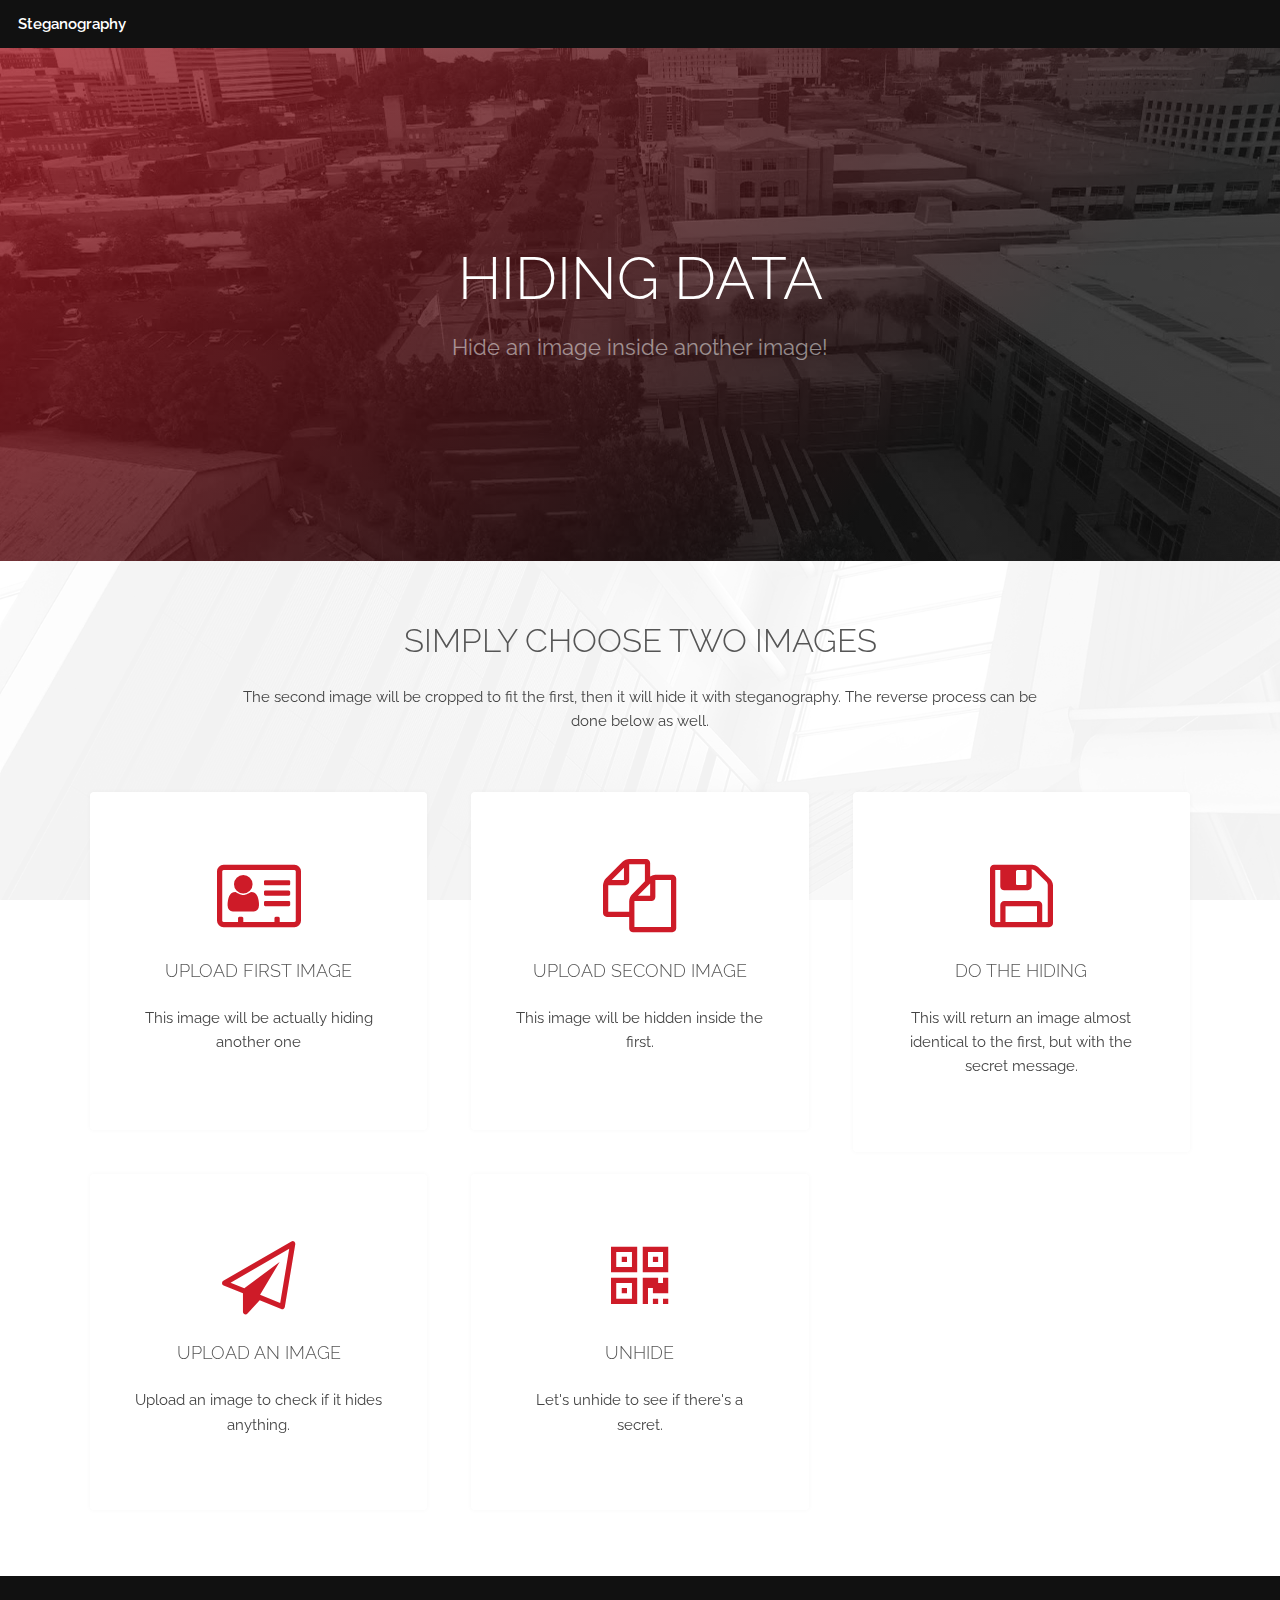
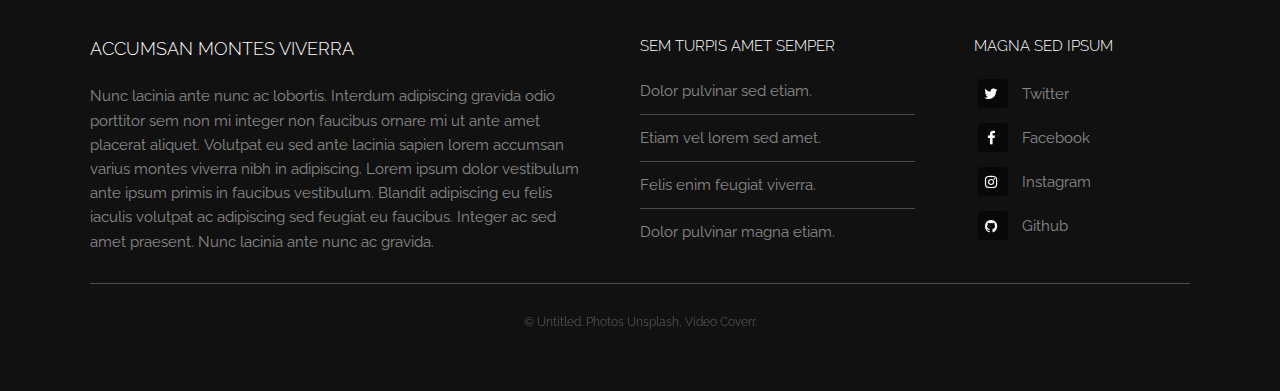
==== industrious/index.html @ 7bb49cd7 "Changed text" ====
<!DOCTYPE HTML>
<!--
	Industrious by TEMPLATED
	templated.co @templatedco
	Released for free under the Creative Commons Attribution 3.0 license (templated.co/license)
-->
<html>
	<head>
		<title>Industrious by TEMPLATED</title>
		<meta charset="utf-8" />
		<meta name="viewport" content="width=device-width, initial-scale=1, user-scalable=no" />
		<meta name="description" content="" />
		<meta name="keywords" content="" />
		<link rel="stylesheet" href="assets/css/main.css" />
	</head>
	<body class="is-preload">

		<!-- Header -->
			<header id="header">
				<a class="logo" href="index.html">Steganography</a>
				<nav>
				</nav>
			</header>

		<!-- Nav -->
			<nav id="menu">
				<ul class="links">
					<li><a href="index.html">Home</a></li>
					<li><a href="elements.html">Elements</a></li>
					<li><a href="generic.html">Generic</a></li>
				</ul>
			</nav>

		<!-- Banner -->
			<section id="banner">
				<div class="inner">
					<h1>Hiding Data</h1>
					<p>Hide an image inside another image!</p>
				</div>
				<video autoplay loop muted playsinline src="images/banner.mp4"></video>
			</section>

		<!-- Highlights -->
			<section class="wrapper">
				<div class="inner">
					<header class="special">
						<h2>Simply choose two images</h2>
						<p> The second image will be cropped to fit the first, then it will hide it with steganography.  The reverse process can be done below as well.</p>
					</header>
					<div class="highlights">
						<section>
							<div class="content">
								<header>
									<a href="#" class="icon fa-vcard-o"><span class="label">Icon</span></a>
									<h3>Upload first image</h3>
								</header>
								<p> This image will be actually hiding another one</p>
							</div>
						</section>
						<section>
							<div class="content">
								<header>
									<a href="#" class="icon fa-files-o"><span class="label">Icon</span></a>
									<h3>Upload second image</h3>
								</header>
								<p>This image will be hidden inside the first.</p>
							</div>
						</section>
						<section>
							<div class="content">
								<header>
									<a href="#" class="icon fa-floppy-o"><span class="label">Icon</span></a>
									<h3>Do the hiding</h3>
								</header>
								<p>This will return an image almost identical to the first, but with the secret message.</p>
							</div>
						</section>
						<section>
							<div class="content">
								<header>
									<a href="#" class="icon fa-paper-plane-o"><span class="label">Icon</span></a>
									<h3>Upload an image</h3>
								</header>
								<p>Upload an image to check if it hides anything.</p>
							</div>
						</section>
						<section>
							<div class="content">
								<header>
									<a href="#" class="icon fa-qrcode"><span class="label">Icon</span></a>
									<h3>Unhide</h3>
								</header>
								<p> Let's unhide to see if there's a secret.</p>
							</div>
						</section>
					</div>
				</div>
			</section>

		<!-- Footer -->
			<footer id="footer">
				<div class="inner">
					<div class="content">
						<section>
							<h3>Accumsan montes viverra</h3>
							<p>Nunc lacinia ante nunc ac lobortis. Interdum adipiscing gravida odio porttitor sem non mi integer non faucibus ornare mi ut ante amet placerat aliquet. Volutpat eu sed ante lacinia sapien lorem accumsan varius montes viverra nibh in adipiscing. Lorem ipsum dolor vestibulum ante ipsum primis in faucibus vestibulum. Blandit adipiscing eu felis iaculis volutpat ac adipiscing sed feugiat eu faucibus. Integer ac sed amet praesent. Nunc lacinia ante nunc ac gravida.</p>
						</section>
						<section>
							<h4>Sem turpis amet semper</h4>
							<ul class="alt">
								<li><a href="#">Dolor pulvinar sed etiam.</a></li>
								<li><a href="#">Etiam vel lorem sed amet.</a></li>
								<li><a href="#">Felis enim feugiat viverra.</a></li>
								<li><a href="#">Dolor pulvinar magna etiam.</a></li>
							</ul>
						</section>
						<section>
							<h4>Magna sed ipsum</h4>
							<ul class="plain">
								<li><a href="#"><i class="icon fa-twitter">&nbsp;</i>Twitter</a></li>
								<li><a href="#"><i class="icon fa-facebook">&nbsp;</i>Facebook</a></li>
								<li><a href="#"><i class="icon fa-instagram">&nbsp;</i>Instagram</a></li>
								<li><a href="#"><i class="icon fa-github">&nbsp;</i>Github</a></li>
							</ul>
						</section>
					</div>
					<div class="copyright">
						&copy; Untitled. Photos <a href="https://unsplash.co">Unsplash</a>, Video <a href="https://coverr.co">Coverr</a>.
					</div>
				</div>
			</footer>

		<!-- Scripts -->
			<script src="assets/js/jquery.min.js"></script>
			<script src="assets/js/browser.min.js"></script>
			<script src="assets/js/breakpoints.min.js"></script>
			<script src="assets/js/util.js"></script>
			<script src="assets/js/main.js"></script>

	</body>
</html>
---- industrious/assets/css/main.css ----
@import url(font-awesome.min.css);
@import url("https://fonts.googleapis.com/css?family=Raleway:200,300,400,500,600");
/*
	Industrious by TEMPLATED
	templated.co @templatedco
	Released for free under the Creative Commons Attribution 3.0 license (templated.co/license)
*/
/* Basic */
@-ms-viewport {
  width: device-width; }
body {
  -ms-overflow-style: scrollbar; }

@media screen and (max-width: 480px) {
  html, body {
    min-width: 320px; } }
html {
  box-sizing: border-box; }

*, *:before, *:after {
  box-sizing: inherit; }

body {
  background: #ffffff; }
  body.is-preload *, body.is-preload *:before, body.is-preload *:after {
    -moz-animation: none !important;
    -webkit-animation: none !important;
    -ms-animation: none !important;
    animation: none !important;
    -moz-transition: none !important;
    -webkit-transition: none !important;
    -ms-transition: none !important;
    transition: none !important; }

html, body, div, span, applet, object,
iframe, h1, h2, h3, h4, h5, h6, p, blockquote,
pre, a, abbr, acronym, address, big, cite,
code, del, dfn, em, img, ins, kbd, q, s, samp,
small, strike, strong, sub, sup, tt, var, b,
u, i, center, dl, dt, dd, ol, ul, li, fieldset,
form, label, legend, table, caption, tbody,
tfoot, thead, tr, th, td, article, aside,
canvas, details, embed, figure, figcaption,
footer, header, hgroup, menu, nav, output, ruby,
section, summary, time, mark, audio, video {
  margin: 0;
  padding: 0;
  border: 0;
  font-size: 100%;
  font: inherit;
  vertical-align: baseline; }

article, aside, details, figcaption, figure,
footer, header, hgroup, menu, nav, section {
  display: block; }

body {
  line-height: 1; }

ol, ul {
  list-style: none; }

blockquote, q {
  quotes: none; }
  blockquote:before, blockquote:after, q:before, q:after {
    content: '';
    content: none; }

table {
  border-collapse: collapse;
  border-spacing: 0; }

body {
  -webkit-text-size-adjust: none; }

mark {
  background-color: transparent;
  color: inherit; }

input::-moz-focus-inner {
  border: 0;
  padding: 0; }

input, select, textarea {
  -moz-appearance: none;
  -webkit-appearance: none;
  -ms-appearance: none;
  appearance: none; }

/* Typography */
html {
  font-size: 13pt; }
  @media screen and (max-width: 1680px) {
    html {
      font-size: 11pt; } }
  @media screen and (max-width: 980px) {
    html {
      font-size: 12pt; } }
  @media screen and (max-width: 480px) {
    html {
      font-size: 11pt; } }

body {
  background-color: #ffffff;
  color: #444444; }

body, input, select, textarea {
  font-family: "Raleway", Arial, Helvetica, sans-serif;
  font-weight: 400;
  font-size: 1rem;
  line-height: 1.65; }

a {
  -moz-transition: color 0.2s ease-in-out;
  -webkit-transition: color 0.2s ease-in-out;
  -ms-transition: color 0.2s ease-in-out;
  transition: color 0.2s ease-in-out;
  text-decoration: underline; }
  a:hover {
    text-decoration: none; }

strong, b {
  font-weight: 600; }

em, i {
  font-style: italic; }

p {
  margin: 0 0 2rem 0; }

header.special {
  text-align: center;
  margin-bottom: 4rem; }
  header.special p {
    max-width: 75%;
    margin-left: auto;
    margin-right: auto; }

h1, h2, h3, h4, h5, h6 {
  font-weight: 300;
  line-height: 1.5;
  text-transform: uppercase;
  margin: 0 0 1.5rem 0; }
  h1 a, h2 a, h3 a, h4 a, h5 a, h6 a {
    color: inherit;
    text-decoration: none; }

h1 {
  font-size: 3rem;
  line-height: 1.2; }

h2 {
  font-size: 2.25rem;
  line-height: 1.3; }

h3 {
  font-size: 1.25rem; }

h4 {
  font-size: 1rem; }

h5 {
  font-size: 0.9rem; }

h6 {
  font-size: 0.7rem; }

@media screen and (max-width: 736px) {
  h1 {
    font-size: 2.75rem;
    line-height: 1.3; }

  h2 {
    font-size: 1.75rem;
    line-height: 1.5; }

  h3 {
    font-size: 1.25rem; } }
sub {
  font-size: 0.8rem;
  position: relative;
  top: 0.5rem; }

sup {
  font-size: 0.8rem;
  position: relative;
  top: -0.5rem; }

blockquote {
  border-left: solid 0.5rem;
  font-style: italic;
  margin: 0 0 2rem 0;
  padding: 1rem 0 1rem 2rem; }

code {
  border-radius: 4px;
  border: solid 1px;
  font-family: "Courier New", monospace;
  font-size: 0.9rem;
  margin: 0 0.25rem;
  padding: 0.25rem 0.65rem; }

pre {
  -webkit-overflow-scrolling: touch;
  font-family: "Courier New", monospace;
  font-size: 0.9rem;
  margin: 0 0 2rem 0; }
  pre code {
    display: block;
    line-height: 1.75;
    padding: 1rem 1.5rem;
    overflow-x: auto; }

hr {
  border: 0;
  border-bottom: solid 1px;
  margin: 2rem 0; }
  hr.major {
    margin: 4rem 0; }

input, select, textarea {
  color: #555555; }

a {
  color: #ce1b28; }

strong, b {
  color: #555555; }

h1, h2, h3, h4, h5, h6 {
  color: #555555; }

blockquote {
  border-left-color: rgba(0, 0, 0, 0.25); }

code {
  background: rgba(0, 0, 0, 0.075);
  border-color: rgba(0, 0, 0, 0.25); }

hr {
  border-bottom-color: rgba(0, 0, 0, 0.25); }

/* Inner */
.inner {
  margin: 0 auto;
  width: 75rem;
  max-width: calc(100% - 6rem); }
  @media screen and (max-width: 480px) {
    .inner {
      max-width: calc(100% - 3rem); } }

/* Button */
input[type="submit"],
input[type="reset"],
input[type="button"],
button,
.button {
  -moz-appearance: none;
  -webkit-appearance: none;
  -ms-appearance: none;
  appearance: none;
  -moz-transition: background-color 0.2s ease-in-out, box-shadow 0.2s ease-in-out, color 0.2s ease-in-out;
  -webkit-transition: background-color 0.2s ease-in-out, box-shadow 0.2s ease-in-out, color 0.2s ease-in-out;
  -ms-transition: background-color 0.2s ease-in-out, box-shadow 0.2s ease-in-out, color 0.2s ease-in-out;
  transition: background-color 0.2s ease-in-out, box-shadow 0.2s ease-in-out, color 0.2s ease-in-out;
  border: 0;
  border-radius: 4px;
  cursor: pointer;
  display: inline-block;
  font-weight: 600;
  height: 3.25rem;
  line-height: 3.25rem;
  padding: 0 1.75rem;
  text-align: center;
  text-decoration: none;
  white-space: nowrap; }
  input[type="submit"].small,
  input[type="reset"].small,
  input[type="button"].small,
  button.small,
  .button.small {
    font-size: 0.8rem;
    height: 2.4375rem;
    line-height: 2.4375rem;
    padding: 0 1.25rem; }
  input[type="submit"].large,
  input[type="reset"].large,
  input[type="button"].large,
  button.large,
  .button.large {
    font-size: 1.35rem;
    height: 4.0625rem;
    line-height: 4.0625rem;
    padding: 0 2rem; }
  input[type="submit"].wide,
  input[type="reset"].wide,
  input[type="button"].wide,
  button.wide,
  .button.wide {
    min-width: 13rem; }
  input[type="submit"].icon:before,
  input[type="reset"].icon:before,
  input[type="button"].icon:before,
  button.icon:before,
  .button.icon:before {
    margin-right: 0.5rem; }
  input[type="submit"].fit,
  input[type="reset"].fit,
  input[type="button"].fit,
  button.fit,
  .button.fit {
    width: 100%; }
  input[type="submit"].disabled, input[type="submit"]:disabled,
  input[type="reset"].disabled,
  input[type="reset"]:disabled,
  input[type="button"].disabled,
  input[type="button"]:disabled,
  button.disabled,
  button:disabled,
  .button.disabled,
  .button:disabled {
    pointer-events: none;
    opacity: 0.25; }

input[type="submit"],
input[type="reset"],
input[type="button"],
button,
.button {
  background-color: transparent;
  box-shadow: inset 0 0 0 1px #555555;
  color: #555555 !important; }
  input[type="submit"]:hover,
  input[type="reset"]:hover,
  input[type="button"]:hover,
  button:hover,
  .button:hover {
    box-shadow: inset 0 0 0 1px #ce1b28;
    color: #ce1b28 !important; }
    input[type="submit"]:hover:active,
    input[type="reset"]:hover:active,
    input[type="button"]:hover:active,
    button:hover:active,
    .button:hover:active {
      background-color: rgba(206, 27, 40, 0.25); }
  input[type="submit"].primary,
  input[type="reset"].primary,
  input[type="button"].primary,
  button.primary,
  .button.primary {
    box-shadow: none;
    background-color: #ce1b28;
    color: #ffffff !important; }
    input[type="submit"].primary:hover,
    input[type="reset"].primary:hover,
    input[type="button"].primary:hover,
    button.primary:hover,
    .button.primary:hover {
      background-color: #e2212f;
      box-shadow: none; }
      input[type="submit"].primary:hover:active,
      input[type="reset"].primary:hover:active,
      input[type="button"].primary:hover:active,
      button.primary:hover:active,
      .button.primary:hover:active {
        background-color: #b71824; }

/* Form */
form {
  margin: 0 0 2rem 0; }

input[type="text"],
input[type="password"],
input[type="email"],
input[type="tel"],
input[type="search"],
input[type="url"],
select,
textarea {
  -moz-appearance: none;
  -webkit-appearance: none;
  -ms-appearance: none;
  appearance: none;
  border-radius: 4px;
  border: none;
  border: solid 1px;
  color: inherit;
  display: block;
  outline: 0;
  padding: 0 1rem;
  text-decoration: none;
  width: 100%; }
  input[type="text"]:invalid,
  input[type="password"]:invalid,
  input[type="email"]:invalid,
  input[type="tel"]:invalid,
  input[type="search"]:invalid,
  input[type="url"]:invalid,
  select:invalid,
  textarea:invalid {
    box-shadow: none; }

label {
  display: block;
  font-size: 1rem;
  font-weight: 600;
  margin: 0 0 1rem 0; }

input[type="text"],
input[type="password"],
input[type="email"],
input[type="tel"],
input[type="search"],
input[type="url"] {
  height: 3.25rem; }

select {
  background-size: 1.25rem;
  background-repeat: no-repeat;
  background-position: calc(100% - 1rem) center;
  height: 3.25rem;
  padding-right: 3.25rem;
  text-overflow: ellipsis; }
  select:focus::-ms-value {
    background-color: transparent; }
  select::-ms-expand {
    display: none; }

textarea {
  padding: 0.75rem 1rem; }

input[type="checkbox"],
input[type="radio"] {
  -moz-appearance: none;
  -webkit-appearance: none;
  -ms-appearance: none;
  appearance: none;
  display: block;
  float: left;
  margin-right: -2rem;
  opacity: 0;
  width: 1rem;
  z-index: -1; }
  input[type="checkbox"] + label,
  input[type="radio"] + label {
    text-decoration: none;
    cursor: pointer;
    display: inline-block;
    font-size: 1rem;
    font-weight: 400;
    padding-left: 2.825rem;
    padding-right: 0.875rem;
    position: relative; }
    input[type="checkbox"] + label:before,
    input[type="radio"] + label:before {
      -moz-osx-font-smoothing: grayscale;
      -webkit-font-smoothing: antialiased;
      font-family: FontAwesome;
      font-style: normal;
      font-weight: normal;
      text-transform: none !important; }
    input[type="checkbox"] + label:before,
    input[type="radio"] + label:before {
      border-radius: 4px;
      border: solid 1px;
      content: '';
      display: inline-block;
      height: 1.95rem;
      left: 0;
      line-height: 1.86875rem;
      position: absolute;
      text-align: center;
      top: -0.1625rem;
      width: 1.95rem; }
  input[type="checkbox"]:checked + label:before,
  input[type="radio"]:checked + label:before {
    content: '\f00c'; }

input[type="checkbox"] + label:before {
  border-radius: 4px; }

input[type="radio"] + label:before {
  border-radius: 100%; }

::-webkit-input-placeholder {
  opacity: 1.0; }

:-moz-placeholder {
  opacity: 1.0; }

::-moz-placeholder {
  opacity: 1.0; }

:-ms-input-placeholder {
  opacity: 1.0; }

label {
  color: #555555; }

input[type="text"],
input[type="password"],
input[type="email"],
input[type="tel"],
input[type="search"],
input[type="url"],
select,
textarea {
  background-color: rgba(0, 0, 0, 0.075);
  border-color: rgba(0, 0, 0, 0.25); }
  input[type="text"]:focus,
  input[type="password"]:focus,
  input[type="email"]:focus,
  input[type="tel"]:focus,
  input[type="search"]:focus,
  input[type="url"]:focus,
  select:focus,
  textarea:focus {
    border-color: #ce1b28;
    box-shadow: 0 0 0 1px #ce1b28; }

select {
  background-image: url("data:image/svg+xml;charset=utf8,%3Csvg xmlns='http://www.w3.org/2000/svg' width='40' height='40' preserveAspectRatio='none' viewBox='0 0 40 40'%3E%3Cpath d='M9.4,12.3l10.4,10.4l10.4-10.4c0.2-0.2,0.5-0.4,0.9-0.4c0.3,0,0.6,0.1,0.9,0.4l3.3,3.3c0.2,0.2,0.4,0.5,0.4,0.9 c0,0.4-0.1,0.6-0.4,0.9L20.7,31.9c-0.2,0.2-0.5,0.4-0.9,0.4c-0.3,0-0.6-0.1-0.9-0.4L4.3,17.3c-0.2-0.2-0.4-0.5-0.4-0.9 c0-0.4,0.1-0.6,0.4-0.9l3.3-3.3c0.2-0.2,0.5-0.4,0.9-0.4S9.1,12.1,9.4,12.3z' fill='rgba(0, 0, 0, 0.25)' /%3E%3C/svg%3E"); }
  select option {
    color: #444444;
    background-color: #ffffff; }

input[type="checkbox"] + label,
input[type="radio"] + label {
  color: #444444; }
  input[type="checkbox"] + label:before,
  input[type="radio"] + label:before {
    background: rgba(0, 0, 0, 0.075);
    border-color: rgba(0, 0, 0, 0.25); }
input[type="checkbox"]:checked + label:before,
input[type="radio"]:checked + label:before {
  background-color: #ce1b28;
  border-color: #ce1b28;
  color: #ffffff; }
input[type="checkbox"]:focus + label:before,
input[type="radio"]:focus + label:before {
  border-color: #ce1b28;
  box-shadow: 0 0 0 1px #ce1b28; }

::-webkit-input-placeholder {
  color: #bbbbbb !important; }

:-moz-placeholder {
  color: #bbbbbb !important; }

::-moz-placeholder {
  color: #bbbbbb !important; }

:-ms-input-placeholder {
  color: #bbbbbb !important; }

/* List */
ol {
  list-style: decimal;
  margin: 0 0 2rem 0;
  padding-left: 1.25rem; }
  ol li {
    padding-left: 0.25rem; }

ul {
  list-style: disc;
  margin: 0 0 2rem 0;
  padding-left: 1rem; }
  ul li {
    padding-left: 0.325rem; }
  ul.plain {
    list-style: none;
    padding-left: 0; }
    ul.plain li {
      margin-bottom: 1rem; }
      ul.plain li .icon {
        border-radius: 4px;
        color: #ffffff;
        display: inline-block;
        margin-right: 1rem;
        text-align: center;
        width: 2rem;
        height: 2rem;
        line-height: 2rem;
        background: rgba(0, 0, 0, 0.5); }
  ul.alt {
    list-style: none;
    padding-left: 0; }
    ul.alt li {
      border-top: solid 1px;
      padding: 0.75rem 0; }
      ul.alt li:first-child {
        border-top: 0;
        padding-top: 0; }
      ul.alt li:last-child {
        padding-bottom: 0; }

dl {
  margin: 0 0 2rem 0; }
  dl dt {
    display: block;
    font-weight: 600;
    margin: 0 0 1rem 0; }
  dl dd {
    margin-left: 1.5rem; }

ul.alt li {
  border-top-color: rgba(0, 0, 0, 0.25); }

/* Table */
.table-wrapper {
  -webkit-overflow-scrolling: touch;
  overflow-x: auto; }

table {
  margin: 0 0 2rem 0;
  width: 100%; }
  table tbody tr {
    border: solid 1px;
    border-left: 0;
    border-right: 0; }
  table td {
    padding: 0.75rem 0.75rem; }
  table th {
    font-size: 0.9rem;
    font-weight: 600;
    padding: 0 0.75rem 0.75rem 0.75rem;
    text-align: left; }
  table thead {
    border-bottom: solid 2px; }
  table tfoot {
    border-top: solid 2px; }
  table.alt {
    border-collapse: separate; }
    table.alt tbody tr td {
      border: solid 1px;
      border-left-width: 0;
      border-top-width: 0; }
      table.alt tbody tr td:first-child {
        border-left-width: 1px; }
    table.alt tbody tr:first-child td {
      border-top-width: 1px; }
    table.alt thead {
      border-bottom: 0; }
    table.alt tfoot {
      border-top: 0; }

table tbody tr {
  border-color: rgba(0, 0, 0, 0.25); }
  table tbody tr:nth-child(2n + 1) {
    background-color: rgba(0, 0, 0, 0.075); }
table th {
  color: #555555; }
table thead {
  border-bottom-color: rgba(0, 0, 0, 0.25); }
table tfoot {
  border-top-color: rgba(0, 0, 0, 0.25); }
table.alt tbody tr td {
  border-color: rgba(0, 0, 0, 0.25); }

/* Highlights */
.highlights {
  width: 100%;
  margin: 2.5rem 0;
  display: -moz-flex;
  display: -webkit-flex;
  display: -ms-flex;
  display: flex;
  -moz-flex-wrap: wrap;
  -webkit-flex-wrap: wrap;
  -ms-flex-wrap: wrap;
  flex-wrap: wrap;
  -moz-align-items: -moz-stretch;
  -webkit-align-items: -webkit-stretch;
  -ms-align-items: -ms-stretch;
  align-items: stretch; }
  .highlights > * {
    -moz-flex-shrink: 1;
    -webkit-flex-shrink: 1;
    -ms-flex-shrink: 1;
    flex-shrink: 1;
    -moz-flex-grow: 0;
    -webkit-flex-grow: 0;
    -ms-flex-grow: 0;
    flex-grow: 0; }
  .highlights > * {
    width: 33.3333333333%; }
  .highlights > * {
    padding: 1.5rem;
    width: calc(33.3333333333% + 1rem); }
  .highlights > :nth-child(-n + 3) {
    padding-top: 0; }
  .highlights > :nth-last-child(-n + 3) {
    padding-bottom: 0; }
  .highlights > :nth-child(3n + 1) {
    padding-left: 0; }
  .highlights > :nth-child(3n) {
    padding-right: 0; }
  .highlights > :nth-child(3n + 1),
  .highlights > :nth-child(3n) {
    width: calc(33.3333333333% + -0.5rem); }
  .highlights .content {
    border-radius: 4px;
    height: 100%;
    padding: 3rem;
    text-align: center; }
    .highlights .content .icon {
      font-size: 5rem; }
  .highlights > div > :last-child {
    margin-bottom: 0; }
  @media screen and (max-width: 980px) {
    .highlights > * {
      width: 50%; }
    .highlights > * {
      padding: 1rem;
      width: calc(33.3333333333% + 0.6666666667rem); }
    .highlights > :nth-child(-n + 3) {
      padding-top: 1rem; }
    .highlights > :nth-last-child(-n + 3) {
      padding-bottom: 1rem; }
    .highlights > :nth-child(3n + 1) {
      padding-left: 1rem; }
    .highlights > :nth-child(3n) {
      padding-right: 1rem; }
    .highlights > :nth-child(3n + 1),
    .highlights > :nth-child(3n) {
      padding: 1rem;
      width: calc(50% + 1rem); }
    .highlights > * {
      padding: 1rem;
      width: calc(50% + 1rem); }
    .highlights > :nth-child(-n + 2) {
      padding-top: 0; }
    .highlights > :nth-last-child(-n + 2) {
      padding-bottom: 0; }
    .highlights > :nth-child(2n + 1) {
      padding-left: 0; }
    .highlights > :nth-child(2n) {
      padding-right: 0; }
    .highlights > :nth-child(2n + 1),
    .highlights > :nth-child(2n) {
      width: calc(50% + 0rem); }
    .highlights .content {
      padding: 2rem; } }
  @media screen and (max-width: 736px) {
    .highlights > * {
      width: 100%; }
    .highlights > * {
      padding: 1rem;
      width: calc(33.3333333333% + 0.6666666667rem); }
    .highlights > :nth-child(-n + 3) {
      padding-top: 1rem; }
    .highlights > :nth-last-child(-n + 3) {
      padding-bottom: 1rem; }
    .highlights > :nth-child(3n + 1) {
      padding-left: 1rem; }
    .highlights > :nth-child(3n) {
      padding-right: 1rem; }
    .highlights > :nth-child(3n + 1),
    .highlights > :nth-child(3n) {
      padding: 1rem;
      width: calc(100% + 2rem); }
    .highlights > * {
      padding: 1rem;
      width: calc(50% + 1rem); }
    .highlights > :nth-child(-n + 2) {
      padding-top: 1rem; }
    .highlights > :nth-last-child(-n + 2) {
      padding-bottom: 1rem; }
    .highlights > :nth-child(2n + 1) {
      padding-left: 1rem; }
    .highlights > :nth-child(2n) {
      padding-right: 1rem; }
    .highlights > :nth-child(2n + 1),
    .highlights > :nth-child(2n) {
      padding: 1rem;
      width: calc(100% + 2rem); }
    .highlights > * {
      padding: 1rem;
      width: calc(100% + 2rem); }
    .highlights > :nth-child(-n + 1) {
      padding-top: 0; }
    .highlights > :nth-last-child(-n + 1) {
      padding-bottom: 0; }
    .highlights > :nth-child(1n + 1) {
      padding-left: 0; }
    .highlights > :nth-child(1n) {
      padding-right: 0; }
    .highlights > :nth-child(1n + 1),
    .highlights > :nth-child(1n) {
      width: calc(100% + 1rem); } }

.highlights .content {
  background: #ffffff;
  box-shadow: 0px 0px 4px 1px rgba(0, 0, 0, 0.025); }

/* Testimonials */
.testimonials {
  margin: 2.5rem 0;
  width: 100%;
  display: -moz-flex;
  display: -webkit-flex;
  display: -ms-flex;
  display: flex;
  -moz-flex-wrap: wrap;
  -webkit-flex-wrap: wrap;
  -ms-flex-wrap: wrap;
  flex-wrap: wrap;
  -moz-align-items: -moz-stretch;
  -webkit-align-items: -webkit-stretch;
  -ms-align-items: -ms-stretch;
  align-items: stretch; }
  .testimonials > * {
    -moz-flex-shrink: 1;
    -webkit-flex-shrink: 1;
    -ms-flex-shrink: 1;
    flex-shrink: 1;
    -moz-flex-grow: 0;
    -webkit-flex-grow: 0;
    -ms-flex-grow: 0;
    flex-grow: 0; }
  .testimonials > * {
    width: 33.3333333333%; }
  .testimonials > * {
    padding: 1.5rem;
    width: calc(33.3333333333% + 1rem); }
  .testimonials > :nth-child(-n + 3) {
    padding-top: 0; }
  .testimonials > :nth-last-child(-n + 3) {
    padding-bottom: 0; }
  .testimonials > :nth-child(3n + 1) {
    padding-left: 0; }
  .testimonials > :nth-child(3n) {
    padding-right: 0; }
  .testimonials > :nth-child(3n + 1),
  .testimonials > :nth-child(3n) {
    width: calc(33.3333333333% + -0.5rem); }
  .testimonials .content {
    border-radius: 4px;
    height: 100%;
    padding: 3rem; }
    .testimonials .content .author {
      display: -moz-flex;
      display: -webkit-flex;
      display: -ms-flex;
      display: flex;
      -moz-align-items: center;
      -webkit-align-items: center;
      -ms-align-items: center;
      align-items: center; }
      .testimonials .content .author blockquote {
        margin: 0; }
      .testimonials .content .author .image {
        margin-right: 2rem;
        width: 20%; }
        .testimonials .content .author .image img {
          border-radius: 100%;
          max-width: 100%; }
    .testimonials .content .credit {
      font-size: 0.75rem; }
    .testimonials .content p:last-child {
      margin: 0; }
  .testimonials > div > :last-child {
    margin-bottom: 0; }
  @media screen and (max-width: 980px) {
    .testimonials > * {
      width: 50%; }
    .testimonials > * {
      padding: 1rem;
      width: calc(33.3333333333% + 0.6666666667rem); }
    .testimonials > :nth-child(-n + 3) {
      padding-top: 1rem; }
    .testimonials > :nth-last-child(-n + 3) {
      padding-bottom: 1rem; }
    .testimonials > :nth-child(3n + 1) {
      padding-left: 1rem; }
    .testimonials > :nth-child(3n) {
      padding-right: 1rem; }
    .testimonials > :nth-child(3n + 1),
    .testimonials > :nth-child(3n) {
      padding: 1rem;
      width: calc(50% + 1rem); }
    .testimonials > * {
      padding: 1rem;
      width: calc(50% + 1rem); }
    .testimonials > :nth-child(-n + 2) {
      padding-top: 0; }
    .testimonials > :nth-last-child(-n + 2) {
      padding-bottom: 0; }
    .testimonials > :nth-child(2n + 1) {
      padding-left: 0; }
    .testimonials > :nth-child(2n) {
      padding-right: 0; }
    .testimonials > :nth-child(2n + 1),
    .testimonials > :nth-child(2n) {
      width: calc(50% + 0rem); }
    .testimonials .content {
      padding: 2rem; } }
  @media screen and (max-width: 736px) {
    .testimonials > * {
      width: 100%; }
    .testimonials > * {
      padding: 1rem;
      width: calc(33.3333333333% + 0.6666666667rem); }
    .testimonials > :nth-child(-n + 3) {
      padding-top: 1rem; }
    .testimonials > :nth-last-child(-n + 3) {
      padding-bottom: 1rem; }
    .testimonials > :nth-child(3n + 1) {
      padding-left: 1rem; }
    .testimonials > :nth-child(3n) {
      padding-right: 1rem; }
    .testimonials > :nth-child(3n + 1),
    .testimonials > :nth-child(3n) {
      padding: 1rem;
      width: calc(100% + 2rem); }
    .testimonials > * {
      padding: 1rem;
      width: calc(50% + 1rem); }
    .testimonials > :nth-child(-n + 2) {
      padding-top: 1rem; }
    .testimonials > :nth-last-child(-n + 2) {
      padding-bottom: 1rem; }
    .testimonials > :nth-child(2n + 1) {
      padding-left: 1rem; }
    .testimonials > :nth-child(2n) {
      padding-right: 1rem; }
    .testimonials > :nth-child(2n + 1),
    .testimonials > :nth-child(2n) {
      padding: 1rem;
      width: calc(100% + 2rem); }
    .testimonials > * {
      padding: 1rem;
      width: calc(100% + 2rem); }
    .testimonials > :nth-child(-n + 1) {
      padding-top: 0; }
    .testimonials > :nth-last-child(-n + 1) {
      padding-bottom: 0; }
    .testimonials > :nth-child(1n + 1) {
      padding-left: 0; }
    .testimonials > :nth-child(1n) {
      padding-right: 0; }
    .testimonials > :nth-child(1n + 1),
    .testimonials > :nth-child(1n) {
      width: calc(100% + 1rem); } }

.testimonials .content {
  background: #ffffff;
  box-shadow: 0px 0px 4px 1px rgba(0, 0, 0, 0.025); }
  .testimonials .content .credit strong {
    color: #ce1b28; }

/* Actions */
ul.actions {
  display: -moz-flex;
  display: -webkit-flex;
  display: -ms-flex;
  display: flex;
  cursor: default;
  list-style: none;
  margin-left: -1rem;
  padding-left: 0; }
  ul.actions li {
    padding: 0 0 0 1rem;
    vertical-align: middle; }
  ul.actions.special {
    -moz-justify-content: center;
    -webkit-justify-content: center;
    -ms-justify-content: center;
    justify-content: center;
    width: calc(100% + 1rem); }
  ul.actions.stacked {
    -moz-flex-direction: column;
    -webkit-flex-direction: column;
    -ms-flex-direction: column;
    flex-direction: column;
    margin-left: 0; }
    ul.actions.stacked li {
      padding: 1.3rem 0 0 0; }
      ul.actions.stacked li:first-child {
        padding-top: 0; }
  ul.actions.fit {
    width: calc(100% + 1rem); }
    ul.actions.fit li {
      -moz-flex-grow: 1;
      -webkit-flex-grow: 1;
      -ms-flex-grow: 1;
      flex-grow: 1;
      -moz-flex-shrink: 1;
      -webkit-flex-shrink: 1;
      -ms-flex-shrink: 1;
      flex-shrink: 1;
      width: 100%; }
      ul.actions.fit li > * {
        width: 100%; }
    ul.actions.fit.stacked {
      width: 100%; }
  @media screen and (max-width: 480px) {
    ul.actions:not(.fixed) {
      -moz-flex-direction: column;
      -webkit-flex-direction: column;
      -ms-flex-direction: column;
      flex-direction: column;
      margin-left: 0;
      width: 100% !important; }
      ul.actions:not(.fixed) li {
        -moz-flex-grow: 1;
        -webkit-flex-grow: 1;
        -ms-flex-grow: 1;
        flex-grow: 1;
        -moz-flex-shrink: 1;
        -webkit-flex-shrink: 1;
        -ms-flex-shrink: 1;
        flex-shrink: 1;
        padding: 1rem 0 0 0;
        text-align: center;
        width: 100%; }
        ul.actions:not(.fixed) li > * {
          width: 100%; }
        ul.actions:not(.fixed) li:first-child {
          padding-top: 0; }
        ul.actions:not(.fixed) li input[type="submit"],
        ul.actions:not(.fixed) li input[type="reset"],
        ul.actions:not(.fixed) li input[type="button"],
        ul.actions:not(.fixed) li button,
        ul.actions:not(.fixed) li .button {
          width: 100%; }
          ul.actions:not(.fixed) li input[type="submit"].icon:before,
          ul.actions:not(.fixed) li input[type="reset"].icon:before,
          ul.actions:not(.fixed) li input[type="button"].icon:before,
          ul.actions:not(.fixed) li button.icon:before,
          ul.actions:not(.fixed) li .button.icon:before {
            margin-left: -0.5rem; } }

/* Grid */
.row {
  display: flex;
  flex-wrap: wrap;
  box-sizing: border-box; }
  .row > * {
    box-sizing: border-box; }
  .row.gtr-uniform > * > :last-child {
    margin-bottom: 0; }

.row > .imp {
  order: -1; }
.row > .col-1 {
  width: 8.3333333333%; }
.row > .off-1 {
  margin-left: 8.3333333333%; }
.row > .col-2 {
  width: 16.6666666667%; }
.row > .off-2 {
  margin-left: 16.6666666667%; }
.row > .col-3 {
  width: 25%; }
.row > .off-3 {
  margin-left: 25%; }
.row > .col-4 {
  width: 33.3333333333%; }
.row > .off-4 {
  margin-left: 33.3333333333%; }
.row > .col-5 {
  width: 41.6666666667%; }
.row > .off-5 {
  margin-left: 41.6666666667%; }
.row > .col-6 {
  width: 50%; }
.row > .off-6 {
  margin-left: 50%; }
.row > .col-7 {
  width: 58.3333333333%; }
.row > .off-7 {
  margin-left: 58.3333333333%; }
.row > .col-8 {
  width: 66.6666666667%; }
.row > .off-8 {
  margin-left: 66.6666666667%; }
.row > .col-9 {
  width: 75%; }
.row > .off-9 {
  margin-left: 75%; }
.row > .col-10 {
  width: 83.3333333333%; }
.row > .off-10 {
  margin-left: 83.3333333333%; }
.row > .col-11 {
  width: 91.6666666667%; }
.row > .off-11 {
  margin-left: 91.6666666667%; }
.row > .col-12 {
  width: 100%; }
.row > .off-12 {
  margin-left: 100%; }
.row.gtr-0 {
  margin-top: 0;
  margin-left: 0rem; }
  .row.gtr-0 > * {
    padding: 0 0 0 0rem; }
  .row.gtr-0.gtr-uniform {
    margin-top: 0rem; }
    .row.gtr-0.gtr-uniform > * {
      padding-top: 0rem; }
.row.gtr-25 {
  margin-top: 0;
  margin-left: -0.75rem; }
  .row.gtr-25 > * {
    padding: 0 0 0 0.75rem; }
  .row.gtr-25.gtr-uniform {
    margin-top: -0.75rem; }
    .row.gtr-25.gtr-uniform > * {
      padding-top: 0.75rem; }
.row.gtr-50 {
  margin-top: 0;
  margin-left: -1.5rem; }
  .row.gtr-50 > * {
    padding: 0 0 0 1.5rem; }
  .row.gtr-50.gtr-uniform {
    margin-top: -1.5rem; }
    .row.gtr-50.gtr-uniform > * {
      padding-top: 1.5rem; }
.row {
  margin-top: 0;
  margin-left: -3rem; }
  .row > * {
    padding: 0 0 0 3rem; }
  .row.gtr-uniform {
    margin-top: -3rem; }
    .row.gtr-uniform > * {
      padding-top: 3rem; }
.row.gtr-150 {
  margin-top: 0;
  margin-left: -4.5rem; }
  .row.gtr-150 > * {
    padding: 0 0 0 4.5rem; }
  .row.gtr-150.gtr-uniform {
    margin-top: -4.5rem; }
    .row.gtr-150.gtr-uniform > * {
      padding-top: 4.5rem; }
.row.gtr-200 {
  margin-top: 0;
  margin-left: -6rem; }
  .row.gtr-200 > * {
    padding: 0 0 0 6rem; }
  .row.gtr-200.gtr-uniform {
    margin-top: -6rem; }
    .row.gtr-200.gtr-uniform > * {
      padding-top: 6rem; }

@media screen and (max-width: 1680px) {
  .row {
    display: flex;
    flex-wrap: wrap;
    box-sizing: border-box; }
    .row > * {
      box-sizing: border-box; }
    .row.gtr-uniform > * > :last-child {
      margin-bottom: 0; }

  .row > .imp-xlarge {
    order: -1; }
  .row > .col-1-xlarge {
    width: 8.3333333333%; }
  .row > .off-1-xlarge {
    margin-left: 8.3333333333%; }
  .row > .col-2-xlarge {
    width: 16.6666666667%; }
  .row > .off-2-xlarge {
    margin-left: 16.6666666667%; }
  .row > .col-3-xlarge {
    width: 25%; }
  .row > .off-3-xlarge {
    margin-left: 25%; }
  .row > .col-4-xlarge {
    width: 33.3333333333%; }
  .row > .off-4-xlarge {
    margin-left: 33.3333333333%; }
  .row > .col-5-xlarge {
    width: 41.6666666667%; }
  .row > .off-5-xlarge {
    margin-left: 41.6666666667%; }
  .row > .col-6-xlarge {
    width: 50%; }
  .row > .off-6-xlarge {
    margin-left: 50%; }
  .row > .col-7-xlarge {
    width: 58.3333333333%; }
  .row > .off-7-xlarge {
    margin-left: 58.3333333333%; }
  .row > .col-8-xlarge {
    width: 66.6666666667%; }
  .row > .off-8-xlarge {
    margin-left: 66.6666666667%; }
  .row > .col-9-xlarge {
    width: 75%; }
  .row > .off-9-xlarge {
    margin-left: 75%; }
  .row > .col-10-xlarge {
    width: 83.3333333333%; }
  .row > .off-10-xlarge {
    margin-left: 83.3333333333%; }
  .row > .col-11-xlarge {
    width: 91.6666666667%; }
  .row > .off-11-xlarge {
    margin-left: 91.6666666667%; }
  .row > .col-12-xlarge {
    width: 100%; }
  .row > .off-12-xlarge {
    margin-left: 100%; }
  .row.gtr-0 {
    margin-top: 0;
    margin-left: 0rem; }
    .row.gtr-0 > * {
      padding: 0 0 0 0rem; }
    .row.gtr-0.gtr-uniform {
      margin-top: 0rem; }
      .row.gtr-0.gtr-uniform > * {
        padding-top: 0rem; }
  .row.gtr-25 {
    margin-top: 0;
    margin-left: -0.75rem; }
    .row.gtr-25 > * {
      padding: 0 0 0 0.75rem; }
    .row.gtr-25.gtr-uniform {
      margin-top: -0.75rem; }
      .row.gtr-25.gtr-uniform > * {
        padding-top: 0.75rem; }
  .row.gtr-50 {
    margin-top: 0;
    margin-left: -1.5rem; }
    .row.gtr-50 > * {
      padding: 0 0 0 1.5rem; }
    .row.gtr-50.gtr-uniform {
      margin-top: -1.5rem; }
      .row.gtr-50.gtr-uniform > * {
        padding-top: 1.5rem; }
  .row {
    margin-top: 0;
    margin-left: -3rem; }
    .row > * {
      padding: 0 0 0 3rem; }
    .row.gtr-uniform {
      margin-top: -3rem; }
      .row.gtr-uniform > * {
        padding-top: 3rem; }
  .row.gtr-150 {
    margin-top: 0;
    margin-left: -4.5rem; }
    .row.gtr-150 > * {
      padding: 0 0 0 4.5rem; }
    .row.gtr-150.gtr-uniform {
      margin-top: -4.5rem; }
      .row.gtr-150.gtr-uniform > * {
        padding-top: 4.5rem; }
  .row.gtr-200 {
    margin-top: 0;
    margin-left: -6rem; }
    .row.gtr-200 > * {
      padding: 0 0 0 6rem; }
    .row.gtr-200.gtr-uniform {
      margin-top: -6rem; }
      .row.gtr-200.gtr-uniform > * {
        padding-top: 6rem; } }
@media screen and (max-width: 1280px) {
  .row {
    display: flex;
    flex-wrap: wrap;
    box-sizing: border-box; }
    .row > * {
      box-sizing: border-box; }
    .row.gtr-uniform > * > :last-child {
      margin-bottom: 0; }

  .row > .imp-large {
    order: -1; }
  .row > .col-1-large {
    width: 8.3333333333%; }
  .row > .off-1-large {
    margin-left: 8.3333333333%; }
  .row > .col-2-large {
    width: 16.6666666667%; }
  .row > .off-2-large {
    margin-left: 16.6666666667%; }
  .row > .col-3-large {
    width: 25%; }
  .row > .off-3-large {
    margin-left: 25%; }
  .row > .col-4-large {
    width: 33.3333333333%; }
  .row > .off-4-large {
    margin-left: 33.3333333333%; }
  .row > .col-5-large {
    width: 41.6666666667%; }
  .row > .off-5-large {
    margin-left: 41.6666666667%; }
  .row > .col-6-large {
    width: 50%; }
  .row > .off-6-large {
    margin-left: 50%; }
  .row > .col-7-large {
    width: 58.3333333333%; }
  .row > .off-7-large {
    margin-left: 58.3333333333%; }
  .row > .col-8-large {
    width: 66.6666666667%; }
  .row > .off-8-large {
    margin-left: 66.6666666667%; }
  .row > .col-9-large {
    width: 75%; }
  .row > .off-9-large {
    margin-left: 75%; }
  .row > .col-10-large {
    width: 83.3333333333%; }
  .row > .off-10-large {
    margin-left: 83.3333333333%; }
  .row > .col-11-large {
    width: 91.6666666667%; }
  .row > .off-11-large {
    margin-left: 91.6666666667%; }
  .row > .col-12-large {
    width: 100%; }
  .row > .off-12-large {
    margin-left: 100%; }
  .row.gtr-0 {
    margin-top: 0;
    margin-left: 0rem; }
    .row.gtr-0 > * {
      padding: 0 0 0 0rem; }
    .row.gtr-0.gtr-uniform {
      margin-top: 0rem; }
      .row.gtr-0.gtr-uniform > * {
        padding-top: 0rem; }
  .row.gtr-25 {
    margin-top: 0;
    margin-left: -0.375rem; }
    .row.gtr-25 > * {
      padding: 0 0 0 0.375rem; }
    .row.gtr-25.gtr-uniform {
      margin-top: -0.375rem; }
      .row.gtr-25.gtr-uniform > * {
        padding-top: 0.375rem; }
  .row.gtr-50 {
    margin-top: 0;
    margin-left: -0.75rem; }
    .row.gtr-50 > * {
      padding: 0 0 0 0.75rem; }
    .row.gtr-50.gtr-uniform {
      margin-top: -0.75rem; }
      .row.gtr-50.gtr-uniform > * {
        padding-top: 0.75rem; }
  .row {
    margin-top: 0;
    margin-left: -1.5rem; }
    .row > * {
      padding: 0 0 0 1.5rem; }
    .row.gtr-uniform {
      margin-top: -1.5rem; }
      .row.gtr-uniform > * {
        padding-top: 1.5rem; }
  .row.gtr-150 {
    margin-top: 0;
    margin-left: -2.25rem; }
    .row.gtr-150 > * {
      padding: 0 0 0 2.25rem; }
    .row.gtr-150.gtr-uniform {
      margin-top: -2.25rem; }
      .row.gtr-150.gtr-uniform > * {
        padding-top: 2.25rem; }
  .row.gtr-200 {
    margin-top: 0;
    margin-left: -3rem; }
    .row.gtr-200 > * {
      padding: 0 0 0 3rem; }
    .row.gtr-200.gtr-uniform {
      margin-top: -3rem; }
      .row.gtr-200.gtr-uniform > * {
        padding-top: 3rem; } }
@media screen and (max-width: 980px) {
  .row {
    display: flex;
    flex-wrap: wrap;
    box-sizing: border-box; }
    .row > * {
      box-sizing: border-box; }
    .row.gtr-uniform > * > :last-child {
      margin-bottom: 0; }

  .row > .imp-medium {
    order: -1; }
  .row > .col-1-medium {
    width: 8.3333333333%; }
  .row > .off-1-medium {
    margin-left: 8.3333333333%; }
  .row > .col-2-medium {
    width: 16.6666666667%; }
  .row > .off-2-medium {
    margin-left: 16.6666666667%; }
  .row > .col-3-medium {
    width: 25%; }
  .row > .off-3-medium {
    margin-left: 25%; }
  .row > .col-4-medium {
    width: 33.3333333333%; }
  .row > .off-4-medium {
    margin-left: 33.3333333333%; }
  .row > .col-5-medium {
    width: 41.6666666667%; }
  .row > .off-5-medium {
    margin-left: 41.6666666667%; }
  .row > .col-6-medium {
    width: 50%; }
  .row > .off-6-medium {
    margin-left: 50%; }
  .row > .col-7-medium {
    width: 58.3333333333%; }
  .row > .off-7-medium {
    margin-left: 58.3333333333%; }
  .row > .col-8-medium {
    width: 66.6666666667%; }
  .row > .off-8-medium {
    margin-left: 66.6666666667%; }
  .row > .col-9-medium {
    width: 75%; }
  .row > .off-9-medium {
    margin-left: 75%; }
  .row > .col-10-medium {
    width: 83.3333333333%; }
  .row > .off-10-medium {
    margin-left: 83.3333333333%; }
  .row > .col-11-medium {
    width: 91.6666666667%; }
  .row > .off-11-medium {
    margin-left: 91.6666666667%; }
  .row > .col-12-medium {
    width: 100%; }
  .row > .off-12-medium {
    margin-left: 100%; }
  .row.gtr-0 {
    margin-top: 0;
    margin-left: 0rem; }
    .row.gtr-0 > * {
      padding: 0 0 0 0rem; }
    .row.gtr-0.gtr-uniform {
      margin-top: 0rem; }
      .row.gtr-0.gtr-uniform > * {
        padding-top: 0rem; }
  .row.gtr-25 {
    margin-top: 0;
    margin-left: -0.375rem; }
    .row.gtr-25 > * {
      padding: 0 0 0 0.375rem; }
    .row.gtr-25.gtr-uniform {
      margin-top: -0.375rem; }
      .row.gtr-25.gtr-uniform > * {
        padding-top: 0.375rem; }
  .row.gtr-50 {
    margin-top: 0;
    margin-left: -0.75rem; }
    .row.gtr-50 > * {
      padding: 0 0 0 0.75rem; }
    .row.gtr-50.gtr-uniform {
      margin-top: -0.75rem; }
      .row.gtr-50.gtr-uniform > * {
        padding-top: 0.75rem; }
  .row {
    margin-top: 0;
    margin-left: -1.5rem; }
    .row > * {
      padding: 0 0 0 1.5rem; }
    .row.gtr-uniform {
      margin-top: -1.5rem; }
      .row.gtr-uniform > * {
        padding-top: 1.5rem; }
  .row.gtr-150 {
    margin-top: 0;
    margin-left: -2.25rem; }
    .row.gtr-150 > * {
      padding: 0 0 0 2.25rem; }
    .row.gtr-150.gtr-uniform {
      margin-top: -2.25rem; }
      .row.gtr-150.gtr-uniform > * {
        padding-top: 2.25rem; }
  .row.gtr-200 {
    margin-top: 0;
    margin-left: -3rem; }
    .row.gtr-200 > * {
      padding: 0 0 0 3rem; }
    .row.gtr-200.gtr-uniform {
      margin-top: -3rem; }
      .row.gtr-200.gtr-uniform > * {
        padding-top: 3rem; } }
@media screen and (max-width: 736px) {
  .row {
    display: flex;
    flex-wrap: wrap;
    box-sizing: border-box; }
    .row > * {
      box-sizing: border-box; }
    .row.gtr-uniform > * > :last-child {
      margin-bottom: 0; }

  .row > .imp-small {
    order: -1; }
  .row > .col-1-small {
    width: 8.3333333333%; }
  .row > .off-1-small {
    margin-left: 8.3333333333%; }
  .row > .col-2-small {
    width: 16.6666666667%; }
  .row > .off-2-small {
    margin-left: 16.6666666667%; }
  .row > .col-3-small {
    width: 25%; }
  .row > .off-3-small {
    margin-left: 25%; }
  .row > .col-4-small {
    width: 33.3333333333%; }
  .row > .off-4-small {
    margin-left: 33.3333333333%; }
  .row > .col-5-small {
    width: 41.6666666667%; }
  .row > .off-5-small {
    margin-left: 41.6666666667%; }
  .row > .col-6-small {
    width: 50%; }
  .row > .off-6-small {
    margin-left: 50%; }
  .row > .col-7-small {
    width: 58.3333333333%; }
  .row > .off-7-small {
    margin-left: 58.3333333333%; }
  .row > .col-8-small {
    width: 66.6666666667%; }
  .row > .off-8-small {
    margin-left: 66.6666666667%; }
  .row > .col-9-small {
    width: 75%; }
  .row > .off-9-small {
    margin-left: 75%; }
  .row > .col-10-small {
    width: 83.3333333333%; }
  .row > .off-10-small {
    margin-left: 83.3333333333%; }
  .row > .col-11-small {
    width: 91.6666666667%; }
  .row > .off-11-small {
    margin-left: 91.6666666667%; }
  .row > .col-12-small {
    width: 100%; }
  .row > .off-12-small {
    margin-left: 100%; }
  .row.gtr-0 {
    margin-top: 0;
    margin-left: 0rem; }
    .row.gtr-0 > * {
      padding: 0 0 0 0rem; }
    .row.gtr-0.gtr-uniform {
      margin-top: 0rem; }
      .row.gtr-0.gtr-uniform > * {
        padding-top: 0rem; }
  .row.gtr-25 {
    margin-top: 0;
    margin-left: -0.3125rem; }
    .row.gtr-25 > * {
      padding: 0 0 0 0.3125rem; }
    .row.gtr-25.gtr-uniform {
      margin-top: -0.3125rem; }
      .row.gtr-25.gtr-uniform > * {
        padding-top: 0.3125rem; }
  .row.gtr-50 {
    margin-top: 0;
    margin-left: -0.625rem; }
    .row.gtr-50 > * {
      padding: 0 0 0 0.625rem; }
    .row.gtr-50.gtr-uniform {
      margin-top: -0.625rem; }
      .row.gtr-50.gtr-uniform > * {
        padding-top: 0.625rem; }
  .row {
    margin-top: 0;
    margin-left: -1.25rem; }
    .row > * {
      padding: 0 0 0 1.25rem; }
    .row.gtr-uniform {
      margin-top: -1.25rem; }
      .row.gtr-uniform > * {
        padding-top: 1.25rem; }
  .row.gtr-150 {
    margin-top: 0;
    margin-left: -1.875rem; }
    .row.gtr-150 > * {
      padding: 0 0 0 1.875rem; }
    .row.gtr-150.gtr-uniform {
      margin-top: -1.875rem; }
      .row.gtr-150.gtr-uniform > * {
        padding-top: 1.875rem; }
  .row.gtr-200 {
    margin-top: 0;
    margin-left: -2.5rem; }
    .row.gtr-200 > * {
      padding: 0 0 0 2.5rem; }
    .row.gtr-200.gtr-uniform {
      margin-top: -2.5rem; }
      .row.gtr-200.gtr-uniform > * {
        padding-top: 2.5rem; } }
@media screen and (max-width: 480px) {
  .row {
    display: flex;
    flex-wrap: wrap;
    box-sizing: border-box; }
    .row > * {
      box-sizing: border-box; }
    .row.gtr-uniform > * > :last-child {
      margin-bottom: 0; }

  .row > .imp-xsmall {
    order: -1; }
  .row > .col-1-xsmall {
    width: 8.3333333333%; }
  .row > .off-1-xsmall {
    margin-left: 8.3333333333%; }
  .row > .col-2-xsmall {
    width: 16.6666666667%; }
  .row > .off-2-xsmall {
    margin-left: 16.6666666667%; }
  .row > .col-3-xsmall {
    width: 25%; }
  .row > .off-3-xsmall {
    margin-left: 25%; }
  .row > .col-4-xsmall {
    width: 33.3333333333%; }
  .row > .off-4-xsmall {
    margin-left: 33.3333333333%; }
  .row > .col-5-xsmall {
    width: 41.6666666667%; }
  .row > .off-5-xsmall {
    margin-left: 41.6666666667%; }
  .row > .col-6-xsmall {
    width: 50%; }
  .row > .off-6-xsmall {
    margin-left: 50%; }
  .row > .col-7-xsmall {
    width: 58.3333333333%; }
  .row > .off-7-xsmall {
    margin-left: 58.3333333333%; }
  .row > .col-8-xsmall {
    width: 66.6666666667%; }
  .row > .off-8-xsmall {
    margin-left: 66.6666666667%; }
  .row > .col-9-xsmall {
    width: 75%; }
  .row > .off-9-xsmall {
    margin-left: 75%; }
  .row > .col-10-xsmall {
    width: 83.3333333333%; }
  .row > .off-10-xsmall {
    margin-left: 83.3333333333%; }
  .row > .col-11-xsmall {
    width: 91.6666666667%; }
  .row > .off-11-xsmall {
    margin-left: 91.6666666667%; }
  .row > .col-12-xsmall {
    width: 100%; }
  .row > .off-12-xsmall {
    margin-left: 100%; }
  .row.gtr-0 {
    margin-top: 0;
    margin-left: 0rem; }
    .row.gtr-0 > * {
      padding: 0 0 0 0rem; }
    .row.gtr-0.gtr-uniform {
      margin-top: 0rem; }
      .row.gtr-0.gtr-uniform > * {
        padding-top: 0rem; }
  .row.gtr-25 {
    margin-top: 0;
    margin-left: -0.3125rem; }
    .row.gtr-25 > * {
      padding: 0 0 0 0.3125rem; }
    .row.gtr-25.gtr-uniform {
      margin-top: -0.3125rem; }
      .row.gtr-25.gtr-uniform > * {
        padding-top: 0.3125rem; }
  .row.gtr-50 {
    margin-top: 0;
    margin-left: -0.625rem; }
    .row.gtr-50 > * {
      padding: 0 0 0 0.625rem; }
    .row.gtr-50.gtr-uniform {
      margin-top: -0.625rem; }
      .row.gtr-50.gtr-uniform > * {
        padding-top: 0.625rem; }
  .row {
    margin-top: 0;
    margin-left: -1.25rem; }
    .row > * {
      padding: 0 0 0 1.25rem; }
    .row.gtr-uniform {
      margin-top: -1.25rem; }
      .row.gtr-uniform > * {
        padding-top: 1.25rem; }
  .row.gtr-150 {
    margin-top: 0;
    margin-left: -1.875rem; }
    .row.gtr-150 > * {
      padding: 0 0 0 1.875rem; }
    .row.gtr-150.gtr-uniform {
      margin-top: -1.875rem; }
      .row.gtr-150.gtr-uniform > * {
        padding-top: 1.875rem; }
  .row.gtr-200 {
    margin-top: 0;
    margin-left: -2.5rem; }
    .row.gtr-200 > * {
      padding: 0 0 0 2.5rem; }
    .row.gtr-200.gtr-uniform {
      margin-top: -2.5rem; }
      .row.gtr-200.gtr-uniform > * {
        padding-top: 2.5rem; } }
/* Icon */
.icon {
  text-decoration: none;
  border-bottom: none;
  position: relative; }
  .icon:before {
    -moz-osx-font-smoothing: grayscale;
    -webkit-font-smoothing: antialiased;
    font-family: FontAwesome;
    font-style: normal;
    font-weight: normal;
    text-transform: none !important; }
  .icon > .label {
    display: none; }

/* Icons */
ul.icons {
  cursor: default;
  list-style: none;
  padding-left: 0; }
  ul.icons li {
    display: inline-block;
    padding: 0 1rem 0 0; }
    ul.icons li:last-child {
      padding-right: 0; }
    ul.icons li .icon:before {
      font-size: 2rem; }

/* Image */
.image {
  border-radius: 4px;
  border: 0;
  display: inline-block;
  position: relative; }
  .image img {
    border-radius: 4px;
    display: block; }
  .image.left, .image.right {
    max-width: 40%; }
    .image.left img, .image.right img {
      width: 100%; }
  .image.left {
    float: left;
    margin: 0 2rem 2rem 0;
    top: 0.25rem; }
  .image.right {
    float: right;
    margin: 0 0 2rem 2rem;
    top: 0.25rem; }
  .image.fit {
    display: block;
    margin: 0 0 2rem 0;
    width: 100%; }
    .image.fit img {
      width: 100%; }
  .image.main {
    display: block;
    margin: 0 0 3rem 0;
    width: 100%; }
    .image.main img {
      width: 100%; }

/* Wrapper */
.wrapper {
  padding: 8rem 0 6rem 0 ;
  position: relative;
  z-index: 1; }
  @media screen and (max-width: 1280px) {
    .wrapper {
      padding: 4rem 0 2rem 0 ; } }
  @media screen and (max-width: 736px) {
    .wrapper {
      padding: 3rem 0 1rem 0 ; } }
  @media screen and (max-width: 480px) {
    .wrapper {
      padding: 2rem 0 0.1rem 0 ; } }

/* Banner */
#banner {
  -ms-flex-align: center;
  -ms-flex-pack: center;
  background-color: #111111;
  color: rgba(255, 255, 255, 0.5);
  -moz-align-items: center;
  -webkit-align-items: center;
  -ms-align-items: center;
  align-items: center;
  display: -moz-flex;
  display: -webkit-flex;
  display: -ms-flex;
  display: flex;
  -moz-justify-content: center;
  -webkit-justify-content: center;
  -ms-justify-content: center;
  justify-content: center;
  background-image: url("../../images/banner.jpg");
  background-position: center;
  background-repeat: no-repeat;
  background-size: cover;
  border-top: 0;
  display: -ms-flexbox;
  height: 35rem !important;
  min-height: 35rem;
  overflow: hidden;
  position: relative;
  text-align: center;
  width: 100%; }
  #banner input, #banner select, #banner textarea {
    color: #ffffff; }
  #banner a {
    color: #ce1b28; }
  #banner strong, #banner b {
    color: #ffffff; }
  #banner h1, #banner h2, #banner h3, #banner h4, #banner h5, #banner h6 {
    color: #ffffff; }
  #banner blockquote {
    border-left-color: rgba(255, 255, 255, 0.25); }
  #banner code {
    background: rgba(255, 255, 255, 0.075);
    border-color: rgba(255, 255, 255, 0.25); }
  #banner hr {
    border-bottom-color: rgba(255, 255, 255, 0.25); }
  #banner input[type="submit"],
  #banner input[type="reset"],
  #banner input[type="button"],
  #banner button,
  #banner .button {
    background-color: transparent;
    box-shadow: inset 0 0 0 1px #ffffff;
    color: #ffffff !important; }
    #banner input[type="submit"]:hover,
    #banner input[type="reset"]:hover,
    #banner input[type="button"]:hover,
    #banner button:hover,
    #banner .button:hover {
      box-shadow: inset 0 0 0 1px #ce1b28;
      color: #ce1b28 !important; }
      #banner input[type="submit"]:hover:active,
      #banner input[type="reset"]:hover:active,
      #banner input[type="button"]:hover:active,
      #banner button:hover:active,
      #banner .button:hover:active {
        background-color: rgba(206, 27, 40, 0.25); }
    #banner input[type="submit"].primary,
    #banner input[type="reset"].primary,
    #banner input[type="button"].primary,
    #banner button.primary,
    #banner .button.primary {
      box-shadow: none;
      background-color: #ce1b28;
      color: #ffffff !important; }
      #banner input[type="submit"].primary:hover,
      #banner input[type="reset"].primary:hover,
      #banner input[type="button"].primary:hover,
      #banner button.primary:hover,
      #banner .button.primary:hover {
        background-color: #e2212f;
        box-shadow: none; }
        #banner input[type="submit"].primary:hover:active,
        #banner input[type="reset"].primary:hover:active,
        #banner input[type="button"].primary:hover:active,
        #banner button.primary:hover:active,
        #banner .button.primary:hover:active {
          background-color: #b71824; }
  #banner label {
    color: #ffffff; }
  #banner input[type="text"],
  #banner input[type="password"],
  #banner input[type="email"],
  #banner input[type="tel"],
  #banner input[type="search"],
  #banner input[type="url"],
  #banner select,
  #banner textarea {
    background-color: rgba(255, 255, 255, 0.075);
    border-color: rgba(255, 255, 255, 0.25); }
    #banner input[type="text"]:focus,
    #banner input[type="password"]:focus,
    #banner input[type="email"]:focus,
    #banner input[type="tel"]:focus,
    #banner input[type="search"]:focus,
    #banner input[type="url"]:focus,
    #banner select:focus,
    #banner textarea:focus {
      border-color: #ce1b28;
      box-shadow: 0 0 0 1px #ce1b28; }
  #banner select {
    background-image: url("data:image/svg+xml;charset=utf8,%3Csvg xmlns='http://www.w3.org/2000/svg' width='40' height='40' preserveAspectRatio='none' viewBox='0 0 40 40'%3E%3Cpath d='M9.4,12.3l10.4,10.4l10.4-10.4c0.2-0.2,0.5-0.4,0.9-0.4c0.3,0,0.6,0.1,0.9,0.4l3.3,3.3c0.2,0.2,0.4,0.5,0.4,0.9 c0,0.4-0.1,0.6-0.4,0.9L20.7,31.9c-0.2,0.2-0.5,0.4-0.9,0.4c-0.3,0-0.6-0.1-0.9-0.4L4.3,17.3c-0.2-0.2-0.4-0.5-0.4-0.9 c0-0.4,0.1-0.6,0.4-0.9l3.3-3.3c0.2-0.2,0.5-0.4,0.9-0.4S9.1,12.1,9.4,12.3z' fill='rgba(255, 255, 255, 0.25)' /%3E%3C/svg%3E"); }
    #banner select option {
      color: rgba(255, 255, 255, 0.5);
      background-color: #111111; }
  #banner input[type="checkbox"] + label,
  #banner input[type="radio"] + label {
    color: rgba(255, 255, 255, 0.5); }
    #banner input[type="checkbox"] + label:before,
    #banner input[type="radio"] + label:before {
      background: rgba(255, 255, 255, 0.075);
      border-color: rgba(255, 255, 255, 0.25); }
  #banner input[type="checkbox"]:checked + label:before,
  #banner input[type="radio"]:checked + label:before {
    background-color: #ce1b28;
    border-color: #ce1b28;
    color: #ffffff; }
  #banner input[type="checkbox"]:focus + label:before,
  #banner input[type="radio"]:focus + label:before {
    border-color: #ce1b28;
    box-shadow: 0 0 0 1px #ce1b28; }
  #banner ::-webkit-input-placeholder {
    color: rgba(255, 255, 255, 0.4) !important; }
  #banner :-moz-placeholder {
    color: rgba(255, 255, 255, 0.4) !important; }
  #banner ::-moz-placeholder {
    color: rgba(255, 255, 255, 0.4) !important; }
  #banner :-ms-input-placeholder {
    color: rgba(255, 255, 255, 0.4) !important; }
  #banner ul.alt li {
    border-top-color: rgba(255, 255, 255, 0.25); }
  #banner table tbody tr {
    border-color: rgba(255, 255, 255, 0.25); }
    #banner table tbody tr:nth-child(2n + 1) {
      background-color: rgba(255, 255, 255, 0.075); }
  #banner table th {
    color: #ffffff; }
  #banner table thead {
    border-bottom-color: rgba(255, 255, 255, 0.25); }
  #banner table tfoot {
    border-top-color: rgba(255, 255, 255, 0.25); }
  #banner table.alt tbody tr td {
    border-color: rgba(255, 255, 255, 0.25); }
  #banner .highlights .content {
    background: #111111;
    box-shadow: 0px 0px 4px 1px rgba(255, 255, 255, 0.025); }
  #banner .testimonials .content {
    background: #111111;
    box-shadow: 0px 0px 4px 1px rgba(255, 255, 255, 0.025); }
    #banner .testimonials .content .credit strong {
      color: #ce1b28; }
  #banner > .inner {
    -moz-transform: scale(1.0);
    -webkit-transform: scale(1.0);
    -ms-transform: scale(1.0);
    transform: scale(1.0);
    -moz-transition: opacity 1s ease, -moz-transform 1s ease;
    -webkit-transition: opacity 1s ease, -webkit-transform 1s ease;
    -ms-transition: opacity 1s ease, -ms-transform 1s ease;
    transition: opacity 1s ease, transform 1s ease;
    opacity: 1;
    position: relative;
    z-index: 3; }
    #banner > .inner > :last-child {
      margin-bottom: 0; }
  #banner h1 {
    font-size: 4rem;
    margin-bottom: 1rem; }
  #banner p {
    font-size: 1.5rem; }
  #banner a {
    color: rgba(255, 255, 255, 0.5);
    text-decoration: none; }
    #banner a:hover {
      color: #ffffff; }
  #banner video {
    -moz-transform: translateX(50%) translateY(50%);
    -webkit-transform: translateX(50%) translateY(50%);
    -ms-transform: translateX(50%) translateY(50%);
    transform: translateX(50%) translateY(50%);
    bottom: 50%;
    height: auto;
    min-height: 100%;
    min-width: 100%;
    overflow: hidden;
    position: absolute;
    right: 50%;
    width: auto; }
  #banner:before {
    -moz-transition: opacity 3s ease;
    -webkit-transition: opacity 3s ease;
    -ms-transition: opacity 3s ease;
    transition: opacity 3s ease;
    -moz-transition-delay: 1.25s;
    -webkit-transition-delay: 1.25s;
    -ms-transition-delay: 1.25s;
    transition-delay: 1.25s;
    background: #111111;
    content: '';
    display: block;
    height: 100%;
    left: 0;
    opacity: 0.45;
    position: absolute;
    top: 0;
    width: 100%;
    z-index: 1; }
  #banner:after {
    background: linear-gradient(135deg, #ce1b28 0%, #111111 74%);
    content: ' ';
    display: block;
    height: 100%;
    left: 0;
    opacity: 0.6;
    position: absolute;
    top: 0;
    webkit-linear-gradientidth: 100%;
    width: 100%;
    z-index: 1; }
  #banner.small {
    height: 30vh !important;
    min-height: 30vh; }
  @media screen and (max-width: 1280px) {
    #banner video {
      display: none; } }
  @media screen and (max-width: 736px) {
    #banner {
      height: auto !important;
      min-height: 0;
      padding: 4rem 2rem 4rem 2rem; }
      #banner .inner {
        width: 100%; }
      #banner h1 {
        font-size: 1.75rem;
        margin-bottom: 0.5rem;
        padding-bottom: 0; }
      #banner p {
        font-size: 1.25rem; }
      #banner br {
        display: none; }
      #banner .button {
        width: 100%; } }
  @media screen and (max-width: 480px) {
    #banner p {
      font-size: 1rem; } }
  body.is-preload #banner .inner {
    -moz-transform: scale(0.99);
    -webkit-transform: scale(0.99);
    -ms-transform: scale(0.99);
    transform: scale(0.99);
    opacity: 0; }
  body.is-preload #banner:before {
    opacity: 1; }

/* CTA */
#cta {
  background-color: #ce1b28;
  color: rgba(255, 255, 255, 0.75);
  background-attachment: fixed;
  background-image: linear-gradient(rgba(206, 27, 40, 0.25), rgba(206, 27, 40, 0.25)), url(../../images/cta01.jpg);
  background-position: bottom;
  background-repeat: no-repeat;
  background-size: cover;
  position: relative;
  text-align: center;
  z-index: 1; }
  #cta input, #cta select, #cta textarea {
    color: #ffffff; }
  #cta a {
    color: #ffffff; }
  #cta strong, #cta b {
    color: #ffffff; }
  #cta h1, #cta h2, #cta h3, #cta h4, #cta h5, #cta h6 {
    color: #ffffff; }
  #cta blockquote {
    border-left-color: rgba(255, 255, 255, 0.25); }
  #cta code {
    background: rgba(255, 255, 255, 0.075);
    border-color: rgba(255, 255, 255, 0.25); }
  #cta hr {
    border-bottom-color: rgba(255, 255, 255, 0.25); }
  #cta input[type="submit"],
  #cta input[type="reset"],
  #cta input[type="button"],
  #cta button,
  #cta .button {
    background-color: transparent;
    box-shadow: inset 0 0 0 1px #ffffff;
    color: #ffffff !important; }
    #cta input[type="submit"]:hover,
    #cta input[type="reset"]:hover,
    #cta input[type="button"]:hover,
    #cta button:hover,
    #cta .button:hover {
      background-color: rgba(255, 255, 255, 0.1); }
      #cta input[type="submit"]:hover:active,
      #cta input[type="reset"]:hover:active,
      #cta input[type="button"]:hover:active,
      #cta button:hover:active,
      #cta .button:hover:active {
        background-color: rgba(255, 255, 255, 0.25); }
    #cta input[type="submit"].primary,
    #cta input[type="reset"].primary,
    #cta input[type="button"].primary,
    #cta button.primary,
    #cta .button.primary {
      box-shadow: none;
      background-color: #ffffff;
      color: #ce1b28 !important; }
      #cta input[type="submit"].primary:hover,
      #cta input[type="reset"].primary:hover,
      #cta input[type="button"].primary:hover,
      #cta button.primary:hover,
      #cta .button.primary:hover {
        background-color: rgba(255, 255, 255, 0.875);
        box-shadow: none; }
        #cta input[type="submit"].primary:hover:active,
        #cta input[type="reset"].primary:hover:active,
        #cta input[type="button"].primary:hover:active,
        #cta button.primary:hover:active,
        #cta .button.primary:hover:active {
          background-color: rgba(255, 255, 255, 0.5); }
  #cta label {
    color: #ffffff; }
  #cta input[type="text"],
  #cta input[type="password"],
  #cta input[type="email"],
  #cta input[type="tel"],
  #cta input[type="search"],
  #cta input[type="url"],
  #cta select,
  #cta textarea {
    background-color: rgba(255, 255, 255, 0.075);
    border-color: rgba(255, 255, 255, 0.25); }
    #cta input[type="text"]:focus,
    #cta input[type="password"]:focus,
    #cta input[type="email"]:focus,
    #cta input[type="tel"]:focus,
    #cta input[type="search"]:focus,
    #cta input[type="url"]:focus,
    #cta select:focus,
    #cta textarea:focus {
      border-color: #ffffff;
      box-shadow: 0 0 0 1px #ffffff; }
  #cta select {
    background-image: url("data:image/svg+xml;charset=utf8,%3Csvg xmlns='http://www.w3.org/2000/svg' width='40' height='40' preserveAspectRatio='none' viewBox='0 0 40 40'%3E%3Cpath d='M9.4,12.3l10.4,10.4l10.4-10.4c0.2-0.2,0.5-0.4,0.9-0.4c0.3,0,0.6,0.1,0.9,0.4l3.3,3.3c0.2,0.2,0.4,0.5,0.4,0.9 c0,0.4-0.1,0.6-0.4,0.9L20.7,31.9c-0.2,0.2-0.5,0.4-0.9,0.4c-0.3,0-0.6-0.1-0.9-0.4L4.3,17.3c-0.2-0.2-0.4-0.5-0.4-0.9 c0-0.4,0.1-0.6,0.4-0.9l3.3-3.3c0.2-0.2,0.5-0.4,0.9-0.4S9.1,12.1,9.4,12.3z' fill='rgba(255, 255, 255, 0.25)' /%3E%3C/svg%3E"); }
    #cta select option {
      color: rgba(255, 255, 255, 0.75);
      background-color: #ce1b28; }
  #cta input[type="checkbox"] + label,
  #cta input[type="radio"] + label {
    color: rgba(255, 255, 255, 0.75); }
    #cta input[type="checkbox"] + label:before,
    #cta input[type="radio"] + label:before {
      background: rgba(255, 255, 255, 0.075);
      border-color: rgba(255, 255, 255, 0.25); }
  #cta input[type="checkbox"]:checked + label:before,
  #cta input[type="radio"]:checked + label:before {
    background-color: #ffffff;
    border-color: #ffffff;
    color: #ce1b28; }
  #cta input[type="checkbox"]:focus + label:before,
  #cta input[type="radio"]:focus + label:before {
    border-color: #ffffff;
    box-shadow: 0 0 0 1px #ffffff; }
  #cta ::-webkit-input-placeholder {
    color: rgba(255, 255, 255, 0.4) !important; }
  #cta :-moz-placeholder {
    color: rgba(255, 255, 255, 0.4) !important; }
  #cta ::-moz-placeholder {
    color: rgba(255, 255, 255, 0.4) !important; }
  #cta :-ms-input-placeholder {
    color: rgba(255, 255, 255, 0.4) !important; }
  #cta ul.alt li {
    border-top-color: rgba(255, 255, 255, 0.25); }
  #cta table tbody tr {
    border-color: rgba(255, 255, 255, 0.25); }
    #cta table tbody tr:nth-child(2n + 1) {
      background-color: rgba(255, 255, 255, 0.075); }
  #cta table th {
    color: #ffffff; }
  #cta table thead {
    border-bottom-color: rgba(255, 255, 255, 0.25); }
  #cta table tfoot {
    border-top-color: rgba(255, 255, 255, 0.25); }
  #cta table.alt tbody tr td {
    border-color: rgba(255, 255, 255, 0.25); }
  #cta .highlights .content {
    background: #ce1b28;
    box-shadow: 0px 0px 4px 1px rgba(255, 255, 255, 0.025); }
  #cta .testimonials .content {
    background: #ce1b28;
    box-shadow: 0px 0px 4px 1px rgba(255, 255, 255, 0.025); }
    #cta .testimonials .content .credit strong {
      color: #ce1b28; }
  #cta .inner {
    position: relative;
    z-index: 3; }
  @media screen and (max-width: 980px) {
    #cta {
      background-attachment: scroll; } }

/* Footer */
#footer {
  background-color: #111111;
  color: rgba(255, 255, 255, 0.5);
  padding: 8rem 0 6rem 0 ; }
  #footer input, #footer select, #footer textarea {
    color: #ffffff; }
  #footer a {
    color: #ce1b28; }
  #footer strong, #footer b {
    color: #ffffff; }
  #footer h1, #footer h2, #footer h3, #footer h4, #footer h5, #footer h6 {
    color: #ffffff; }
  #footer blockquote {
    border-left-color: rgba(255, 255, 255, 0.25); }
  #footer code {
    background: rgba(255, 255, 255, 0.075);
    border-color: rgba(255, 255, 255, 0.25); }
  #footer hr {
    border-bottom-color: rgba(255, 255, 255, 0.25); }
  #footer input[type="submit"],
  #footer input[type="reset"],
  #footer input[type="button"],
  #footer button,
  #footer .button {
    background-color: transparent;
    box-shadow: inset 0 0 0 1px #ffffff;
    color: #ffffff !important; }
    #footer input[type="submit"]:hover,
    #footer input[type="reset"]:hover,
    #footer input[type="button"]:hover,
    #footer button:hover,
    #footer .button:hover {
      box-shadow: inset 0 0 0 1px #ce1b28;
      color: #ce1b28 !important; }
      #footer input[type="submit"]:hover:active,
      #footer input[type="reset"]:hover:active,
      #footer input[type="button"]:hover:active,
      #footer button:hover:active,
      #footer .button:hover:active {
        background-color: rgba(206, 27, 40, 0.25); }
    #footer input[type="submit"].primary,
    #footer input[type="reset"].primary,
    #footer input[type="button"].primary,
    #footer button.primary,
    #footer .button.primary {
      box-shadow: none;
      background-color: #ce1b28;
      color: #ffffff !important; }
      #footer input[type="submit"].primary:hover,
      #footer input[type="reset"].primary:hover,
      #footer input[type="button"].primary:hover,
      #footer button.primary:hover,
      #footer .button.primary:hover {
        background-color: #e2212f;
        box-shadow: none; }
        #footer input[type="submit"].primary:hover:active,
        #footer input[type="reset"].primary:hover:active,
        #footer input[type="button"].primary:hover:active,
        #footer button.primary:hover:active,
        #footer .button.primary:hover:active {
          background-color: #b71824; }
  #footer label {
    color: #ffffff; }
  #footer input[type="text"],
  #footer input[type="password"],
  #footer input[type="email"],
  #footer input[type="tel"],
  #footer input[type="search"],
  #footer input[type="url"],
  #footer select,
  #footer textarea {
    background-color: rgba(255, 255, 255, 0.075);
    border-color: rgba(255, 255, 255, 0.25); }
    #footer input[type="text"]:focus,
    #footer input[type="password"]:focus,
    #footer input[type="email"]:focus,
    #footer input[type="tel"]:focus,
    #footer input[type="search"]:focus,
    #footer input[type="url"]:focus,
    #footer select:focus,
    #footer textarea:focus {
      border-color: #ce1b28;
      box-shadow: 0 0 0 1px #ce1b28; }
  #footer select {
    background-image: url("data:image/svg+xml;charset=utf8,%3Csvg xmlns='http://www.w3.org/2000/svg' width='40' height='40' preserveAspectRatio='none' viewBox='0 0 40 40'%3E%3Cpath d='M9.4,12.3l10.4,10.4l10.4-10.4c0.2-0.2,0.5-0.4,0.9-0.4c0.3,0,0.6,0.1,0.9,0.4l3.3,3.3c0.2,0.2,0.4,0.5,0.4,0.9 c0,0.4-0.1,0.6-0.4,0.9L20.7,31.9c-0.2,0.2-0.5,0.4-0.9,0.4c-0.3,0-0.6-0.1-0.9-0.4L4.3,17.3c-0.2-0.2-0.4-0.5-0.4-0.9 c0-0.4,0.1-0.6,0.4-0.9l3.3-3.3c0.2-0.2,0.5-0.4,0.9-0.4S9.1,12.1,9.4,12.3z' fill='rgba(255, 255, 255, 0.25)' /%3E%3C/svg%3E"); }
    #footer select option {
      color: rgba(255, 255, 255, 0.5);
      background-color: #111111; }
  #footer input[type="checkbox"] + label,
  #footer input[type="radio"] + label {
    color: rgba(255, 255, 255, 0.5); }
    #footer input[type="checkbox"] + label:before,
    #footer input[type="radio"] + label:before {
      background: rgba(255, 255, 255, 0.075);
      border-color: rgba(255, 255, 255, 0.25); }
  #footer input[type="checkbox"]:checked + label:before,
  #footer input[type="radio"]:checked + label:before {
    background-color: #ce1b28;
    border-color: #ce1b28;
    color: #ffffff; }
  #footer input[type="checkbox"]:focus + label:before,
  #footer input[type="radio"]:focus + label:before {
    border-color: #ce1b28;
    box-shadow: 0 0 0 1px #ce1b28; }
  #footer ::-webkit-input-placeholder {
    color: rgba(255, 255, 255, 0.4) !important; }
  #footer :-moz-placeholder {
    color: rgba(255, 255, 255, 0.4) !important; }
  #footer ::-moz-placeholder {
    color: rgba(255, 255, 255, 0.4) !important; }
  #footer :-ms-input-placeholder {
    color: rgba(255, 255, 255, 0.4) !important; }
  #footer ul.alt li {
    border-top-color: rgba(255, 255, 255, 0.25); }
  #footer table tbody tr {
    border-color: rgba(255, 255, 255, 0.25); }
    #footer table tbody tr:nth-child(2n + 1) {
      background-color: rgba(255, 255, 255, 0.075); }
  #footer table th {
    color: #ffffff; }
  #footer table thead {
    border-bottom-color: rgba(255, 255, 255, 0.25); }
  #footer table tfoot {
    border-top-color: rgba(255, 255, 255, 0.25); }
  #footer table.alt tbody tr td {
    border-color: rgba(255, 255, 255, 0.25); }
  #footer .highlights .content {
    background: #111111;
    box-shadow: 0px 0px 4px 1px rgba(255, 255, 255, 0.025); }
  #footer .testimonials .content {
    background: #111111;
    box-shadow: 0px 0px 4px 1px rgba(255, 255, 255, 0.025); }
    #footer .testimonials .content .credit strong {
      color: #ce1b28; }
  #footer a {
    color: rgba(255, 255, 255, 0.5);
    text-decoration: none; }
    #footer a:hover {
      color: #ce1b28; }
  #footer .content {
    display: -moz-flex;
    display: -webkit-flex;
    display: -ms-flex;
    display: flex; }
    #footer .content section {
      width: 25%; }
      #footer .content section:first-child {
        width: 50%;
        padding-right: 4rem; }
      #footer .content section:last-child {
        padding-left: 4rem; }
  #footer .copyright {
    border-top: 1px solid;
    font-size: 0.8rem;
    opacity: 0.5;
    padding: 2rem 0;
    text-align: center; }
  @media screen and (max-width: 1280px) {
    #footer {
      padding: 4rem 0 2rem 0 ; } }
  @media screen and (max-width: 980px) {
    #footer .content {
      -moz-flex-wrap: wrap;
      -webkit-flex-wrap: wrap;
      -ms-flex-wrap: wrap;
      flex-wrap: wrap; }
      #footer .content section {
        width: 50%; }
        #footer .content section:first-child {
          width: 100%;
          padding-right: 0; } }
  @media screen and (max-width: 736px) {
    #footer {
      padding: 3rem 0 1rem 0 ; }
      #footer .content section {
        width: 100%; }
        #footer .content section:last-child {
          padding-left: 0; } }
  @media screen and (max-width: 480px) {
    #footer {
      padding: 2rem 0 0.1rem 0 ; } }

/* Header */
body {
  padding-top: 3.25rem; }
  body:before {
    content: ' ';
    background-image: url(../../images/bg.jpg);
    background-size: cover;
    background-repeat: no-repeat;
    background-attachment: fixed;
    display: block;
    position: fixed;
    left: 0;
    top: 0;
    width: 100%;
    height: 100%;
    z-index: -1;
    opacity: 0.05; }

#header {
  -moz-align-items: center;
  -webkit-align-items: center;
  -ms-align-items: center;
  align-items: center;
  display: -moz-flex;
  display: -webkit-flex;
  display: -ms-flex;
  display: flex;
  -moz-justify-content: space-between;
  -webkit-justify-content: space-between;
  -ms-justify-content: space-between;
  justify-content: space-between;
  background: #111111;
  color: rgba(255, 255, 255, 0.5);
  cursor: default;
  height: 3.25rem;
  left: 0;
  line-height: 3.25rem;
  position: fixed;
  top: 0;
  width: 100%;
  z-index: 10001; }
  #header > .logo {
    color: #ffffff;
    font-size: 1rem;
    font-weight: 600;
    height: inherit;
    line-height: inherit;
    padding: 0 1.25rem;
    text-decoration: none; }
  #header > nav > a {
    color: inherit;
    display: inline-block;
    padding: 0 0.75rem;
    text-decoration: none; }
    #header > nav > a:hover {
      color: #ffffff; }
    #header > nav > a[href="#menu"] {
      text-decoration: none;
      -webkit-tap-highlight-color: rgba(0, 0, 0, 0); }
      #header > nav > a[href="#menu"]:before {
        -moz-osx-font-smoothing: grayscale;
        -webkit-font-smoothing: antialiased;
        font-family: FontAwesome;
        font-style: normal;
        font-weight: normal;
        text-transform: none !important; }
      #header > nav > a[href="#menu"]:before {
        content: '\f0c9';
        margin: 0 0.5rem 0 0; }
    #header > nav > a + a[href="#menu"]:last-child {
      border-left: solid 1px rgba(255, 255, 255, 0.25);
      margin-left: 0.5rem;
      padding-left: 1.25rem; }
    #header > nav > a:last-child {
      padding-right: 1.25rem; }
    @media screen and (max-width: 736px) {
      #header > nav > a {
        padding: 0 0.5rem; }
        #header > nav > a + a[href="#menu"]:last-child {
          margin-left: 0.25rem;
          padding-left: 1rem; }
        #header > nav > a:last-child {
          padding-right: 1rem; } }

@media screen and (max-width: 980px) {
  body {
    padding-top: 44px; }

  #header {
    height: 44px;
    line-height: 44px; } }
@media screen and (max-width: 480px) {
  #header {
    min-width: 320px; } }
/* Heading */
#heading {
  -ms-flex-align: center;
  -ms-flex-pack: center;
  background-color: #111111;
  color: rgba(255, 255, 255, 0.5);
  -moz-align-items: center;
  -webkit-align-items: center;
  -ms-align-items: center;
  align-items: center;
  display: -moz-flex;
  display: -webkit-flex;
  display: -ms-flex;
  display: flex;
  -moz-justify-content: center;
  -webkit-justify-content: center;
  -ms-justify-content: center;
  justify-content: center;
  background-image: linear-gradient(rgba(17, 17, 17, 0.25), rgba(17, 17, 17, 0.25)), url("../../images/banner.jpg");
  background-position: center;
  background-repeat: no-repeat;
  background-size: cover;
  border-top: 0;
  display: -ms-flexbox;
  height: 15rem !important;
  min-height: 15rem;
  overflow: hidden;
  position: relative;
  text-align: center;
  width: 100%; }
  #heading input, #heading select, #heading textarea {
    color: #ffffff; }
  #heading a {
    color: #ce1b28; }
  #heading strong, #heading b {
    color: #ffffff; }
  #heading h1, #heading h2, #heading h3, #heading h4, #heading h5, #heading h6 {
    color: #ffffff; }
  #heading blockquote {
    border-left-color: rgba(255, 255, 255, 0.25); }
  #heading code {
    background: rgba(255, 255, 255, 0.075);
    border-color: rgba(255, 255, 255, 0.25); }
  #heading hr {
    border-bottom-color: rgba(255, 255, 255, 0.25); }
  #heading input[type="submit"],
  #heading input[type="reset"],
  #heading input[type="button"],
  #heading button,
  #heading .button {
    background-color: transparent;
    box-shadow: inset 0 0 0 1px #ffffff;
    color: #ffffff !important; }
    #heading input[type="submit"]:hover,
    #heading input[type="reset"]:hover,
    #heading input[type="button"]:hover,
    #heading button:hover,
    #heading .button:hover {
      box-shadow: inset 0 0 0 1px #ce1b28;
      color: #ce1b28 !important; }
      #heading input[type="submit"]:hover:active,
      #heading input[type="reset"]:hover:active,
      #heading input[type="button"]:hover:active,
      #heading button:hover:active,
      #heading .button:hover:active {
        background-color: rgba(206, 27, 40, 0.25); }
    #heading input[type="submit"].primary,
    #heading input[type="reset"].primary,
    #heading input[type="button"].primary,
    #heading button.primary,
    #heading .button.primary {
      box-shadow: none;
      background-color: #ce1b28;
      color: #ffffff !important; }
      #heading input[type="submit"].primary:hover,
      #heading input[type="reset"].primary:hover,
      #heading input[type="button"].primary:hover,
      #heading button.primary:hover,
      #heading .button.primary:hover {
        background-color: #e2212f;
        box-shadow: none; }
        #heading input[type="submit"].primary:hover:active,
        #heading input[type="reset"].primary:hover:active,
        #heading input[type="button"].primary:hover:active,
        #heading button.primary:hover:active,
        #heading .button.primary:hover:active {
          background-color: #b71824; }
  #heading label {
    color: #ffffff; }
  #heading input[type="text"],
  #heading input[type="password"],
  #heading input[type="email"],
  #heading input[type="tel"],
  #heading input[type="search"],
  #heading input[type="url"],
  #heading select,
  #heading textarea {
    background-color: rgba(255, 255, 255, 0.075);
    border-color: rgba(255, 255, 255, 0.25); }
    #heading input[type="text"]:focus,
    #heading input[type="password"]:focus,
    #heading input[type="email"]:focus,
    #heading input[type="tel"]:focus,
    #heading input[type="search"]:focus,
    #heading input[type="url"]:focus,
    #heading select:focus,
    #heading textarea:focus {
      border-color: #ce1b28;
      box-shadow: 0 0 0 1px #ce1b28; }
  #heading select {
    background-image: url("data:image/svg+xml;charset=utf8,%3Csvg xmlns='http://www.w3.org/2000/svg' width='40' height='40' preserveAspectRatio='none' viewBox='0 0 40 40'%3E%3Cpath d='M9.4,12.3l10.4,10.4l10.4-10.4c0.2-0.2,0.5-0.4,0.9-0.4c0.3,0,0.6,0.1,0.9,0.4l3.3,3.3c0.2,0.2,0.4,0.5,0.4,0.9 c0,0.4-0.1,0.6-0.4,0.9L20.7,31.9c-0.2,0.2-0.5,0.4-0.9,0.4c-0.3,0-0.6-0.1-0.9-0.4L4.3,17.3c-0.2-0.2-0.4-0.5-0.4-0.9 c0-0.4,0.1-0.6,0.4-0.9l3.3-3.3c0.2-0.2,0.5-0.4,0.9-0.4S9.1,12.1,9.4,12.3z' fill='rgba(255, 255, 255, 0.25)' /%3E%3C/svg%3E"); }
    #heading select option {
      color: rgba(255, 255, 255, 0.5);
      background-color: #111111; }
  #heading input[type="checkbox"] + label,
  #heading input[type="radio"] + label {
    color: rgba(255, 255, 255, 0.5); }
    #heading input[type="checkbox"] + label:before,
    #heading input[type="radio"] + label:before {
      background: rgba(255, 255, 255, 0.075);
      border-color: rgba(255, 255, 255, 0.25); }
  #heading input[type="checkbox"]:checked + label:before,
  #heading input[type="radio"]:checked + label:before {
    background-color: #ce1b28;
    border-color: #ce1b28;
    color: #ffffff; }
  #heading input[type="checkbox"]:focus + label:before,
  #heading input[type="radio"]:focus + label:before {
    border-color: #ce1b28;
    box-shadow: 0 0 0 1px #ce1b28; }
  #heading ::-webkit-input-placeholder {
    color: rgba(255, 255, 255, 0.4) !important; }
  #heading :-moz-placeholder {
    color: rgba(255, 255, 255, 0.4) !important; }
  #heading ::-moz-placeholder {
    color: rgba(255, 255, 255, 0.4) !important; }
  #heading :-ms-input-placeholder {
    color: rgba(255, 255, 255, 0.4) !important; }
  #heading ul.alt li {
    border-top-color: rgba(255, 255, 255, 0.25); }
  #heading table tbody tr {
    border-color: rgba(255, 255, 255, 0.25); }
    #heading table tbody tr:nth-child(2n + 1) {
      background-color: rgba(255, 255, 255, 0.075); }
  #heading table th {
    color: #ffffff; }
  #heading table thead {
    border-bottom-color: rgba(255, 255, 255, 0.25); }
  #heading table tfoot {
    border-top-color: rgba(255, 255, 255, 0.25); }
  #heading table.alt tbody tr td {
    border-color: rgba(255, 255, 255, 0.25); }
  #heading .highlights .content {
    background: #111111;
    box-shadow: 0px 0px 4px 1px rgba(255, 255, 255, 0.025); }
  #heading .testimonials .content {
    background: #111111;
    box-shadow: 0px 0px 4px 1px rgba(255, 255, 255, 0.025); }
    #heading .testimonials .content .credit strong {
      color: #ce1b28; }
  #heading:before {
    background: linear-gradient(135deg, #ce1b28 0%, #111111 74%);
    content: ' ';
    display: block;
    height: 100%;
    left: 0;
    opacity: 0.6;
    position: absolute;
    top: 0;
    width: 100%;
    z-index: 1; }
  #heading h1 {
    margin-bottom: 0;
    position: relative;
    z-index: 2; }
  @media screen and (max-width: 980px) {
    #heading {
      padding: 2rem; } }

/* Main */
#main .content {
  background: #ffffff;
  border-radius: 4px;
  box-shadow: 0px 0px 4px 1px rgba(0, 0, 0, 0.025);
  margin-bottom: 2rem;
  padding: 3rem; }
  @media screen and (max-width: 980px) {
    #main .content {
      padding: 2rem; } }
  @media screen and (max-width: 480px) {
    #main .content {
      padding: 1.5rem; } }

/* Menu */
#menu {
  background-color: #111111;
  color: rgba(255, 255, 255, 0.5);
  -moz-transform: translateX(20rem);
  -webkit-transform: translateX(20rem);
  -ms-transform: translateX(20rem);
  transform: translateX(20rem);
  -moz-transition: -moz-transform 0.5s ease, box-shadow 0.5s ease, visibility 0.5s;
  -webkit-transition: -webkit-transform 0.5s ease, box-shadow 0.5s ease, visibility 0.5s;
  -ms-transition: -ms-transform 0.5s ease, box-shadow 0.5s ease, visibility 0.5s;
  transition: transform 0.5s ease, box-shadow 0.5s ease, visibility 0.5s;
  -webkit-overflow-scrolling: touch;
  box-shadow: none;
  height: 100%;
  max-width: 80%;
  overflow-y: auto;
  padding: 3rem 2rem;
  position: fixed;
  right: 0;
  top: 0;
  visibility: hidden;
  width: 20rem;
  z-index: 10002; }
  #menu input, #menu select, #menu textarea {
    color: #ffffff; }
  #menu a {
    color: #ce1b28; }
  #menu strong, #menu b {
    color: #ffffff; }
  #menu h1, #menu h2, #menu h3, #menu h4, #menu h5, #menu h6 {
    color: #ffffff; }
  #menu blockquote {
    border-left-color: rgba(255, 255, 255, 0.25); }
  #menu code {
    background: rgba(255, 255, 255, 0.075);
    border-color: rgba(255, 255, 255, 0.25); }
  #menu hr {
    border-bottom-color: rgba(255, 255, 255, 0.25); }
  #menu input[type="submit"],
  #menu input[type="reset"],
  #menu input[type="button"],
  #menu button,
  #menu .button {
    background-color: transparent;
    box-shadow: inset 0 0 0 1px #ffffff;
    color: #ffffff !important; }
    #menu input[type="submit"]:hover,
    #menu input[type="reset"]:hover,
    #menu input[type="button"]:hover,
    #menu button:hover,
    #menu .button:hover {
      box-shadow: inset 0 0 0 1px #ce1b28;
      color: #ce1b28 !important; }
      #menu input[type="submit"]:hover:active,
      #menu input[type="reset"]:hover:active,
      #menu input[type="button"]:hover:active,
      #menu button:hover:active,
      #menu .button:hover:active {
        background-color: rgba(206, 27, 40, 0.25); }
    #menu input[type="submit"].primary,
    #menu input[type="reset"].primary,
    #menu input[type="button"].primary,
    #menu button.primary,
    #menu .button.primary {
      box-shadow: none;
      background-color: #ce1b28;
      color: #ffffff !important; }
      #menu input[type="submit"].primary:hover,
      #menu input[type="reset"].primary:hover,
      #menu input[type="button"].primary:hover,
      #menu button.primary:hover,
      #menu .button.primary:hover {
        background-color: #e2212f;
        box-shadow: none; }
        #menu input[type="submit"].primary:hover:active,
        #menu input[type="reset"].primary:hover:active,
        #menu input[type="button"].primary:hover:active,
        #menu button.primary:hover:active,
        #menu .button.primary:hover:active {
          background-color: #b71824; }
  #menu > ul {
    margin: 0 0 1rem 0; }
    #menu > ul.links {
      list-style: none;
      padding: 0; }
      #menu > ul.links > li {
        padding: 0; }
        #menu > ul.links > li > a {
          border: 0;
          border-top: solid 1px rgba(255, 255, 255, 0.25);
          color: inherit;
          display: block;
          line-height: 3.5rem;
          text-decoration: none; }
          #menu > ul.links > li > a:hover {
            color: #ffffff; }
        #menu > ul.links > li:first-child > a {
          border-top: 0; }
  #menu .close {
    text-decoration: none;
    -moz-transition: color 0.2s ease-in-out;
    -webkit-transition: color 0.2s ease-in-out;
    -ms-transition: color 0.2s ease-in-out;
    transition: color 0.2s ease-in-out;
    -webkit-tap-highlight-color: rgba(0, 0, 0, 0);
    border: 0;
    color: rgba(255, 255, 255, 0.4);
    cursor: pointer;
    display: block;
    height: 3.25rem;
    line-height: 3.25rem;
    padding-right: 1.25rem;
    position: absolute;
    right: 0;
    text-align: right;
    top: 0;
    vertical-align: middle;
    width: 7rem; }
    #menu .close:before {
      -moz-osx-font-smoothing: grayscale;
      -webkit-font-smoothing: antialiased;
      font-family: FontAwesome;
      font-style: normal;
      font-weight: normal;
      text-transform: none !important; }
    #menu .close:before {
      content: '\f00d';
      font-size: 1.25rem; }
    #menu .close:hover {
      color: #ffffff; }
    @media screen and (max-width: 736px) {
      #menu .close {
        height: 4rem;
        line-height: 4rem; } }
  @media screen and (max-width: 736px) {
    #menu {
      padding: 2.5rem 1.75rem; } }

body.is-menu-visible #menu {
  -moz-transform: translateX(0);
  -webkit-transform: translateX(0);
  -ms-transform: translateX(0);
  transform: translateX(0);
  box-shadow: 0 0 1.5rem 0 rgba(0, 0, 0, 0.2);
  visibility: visible; }
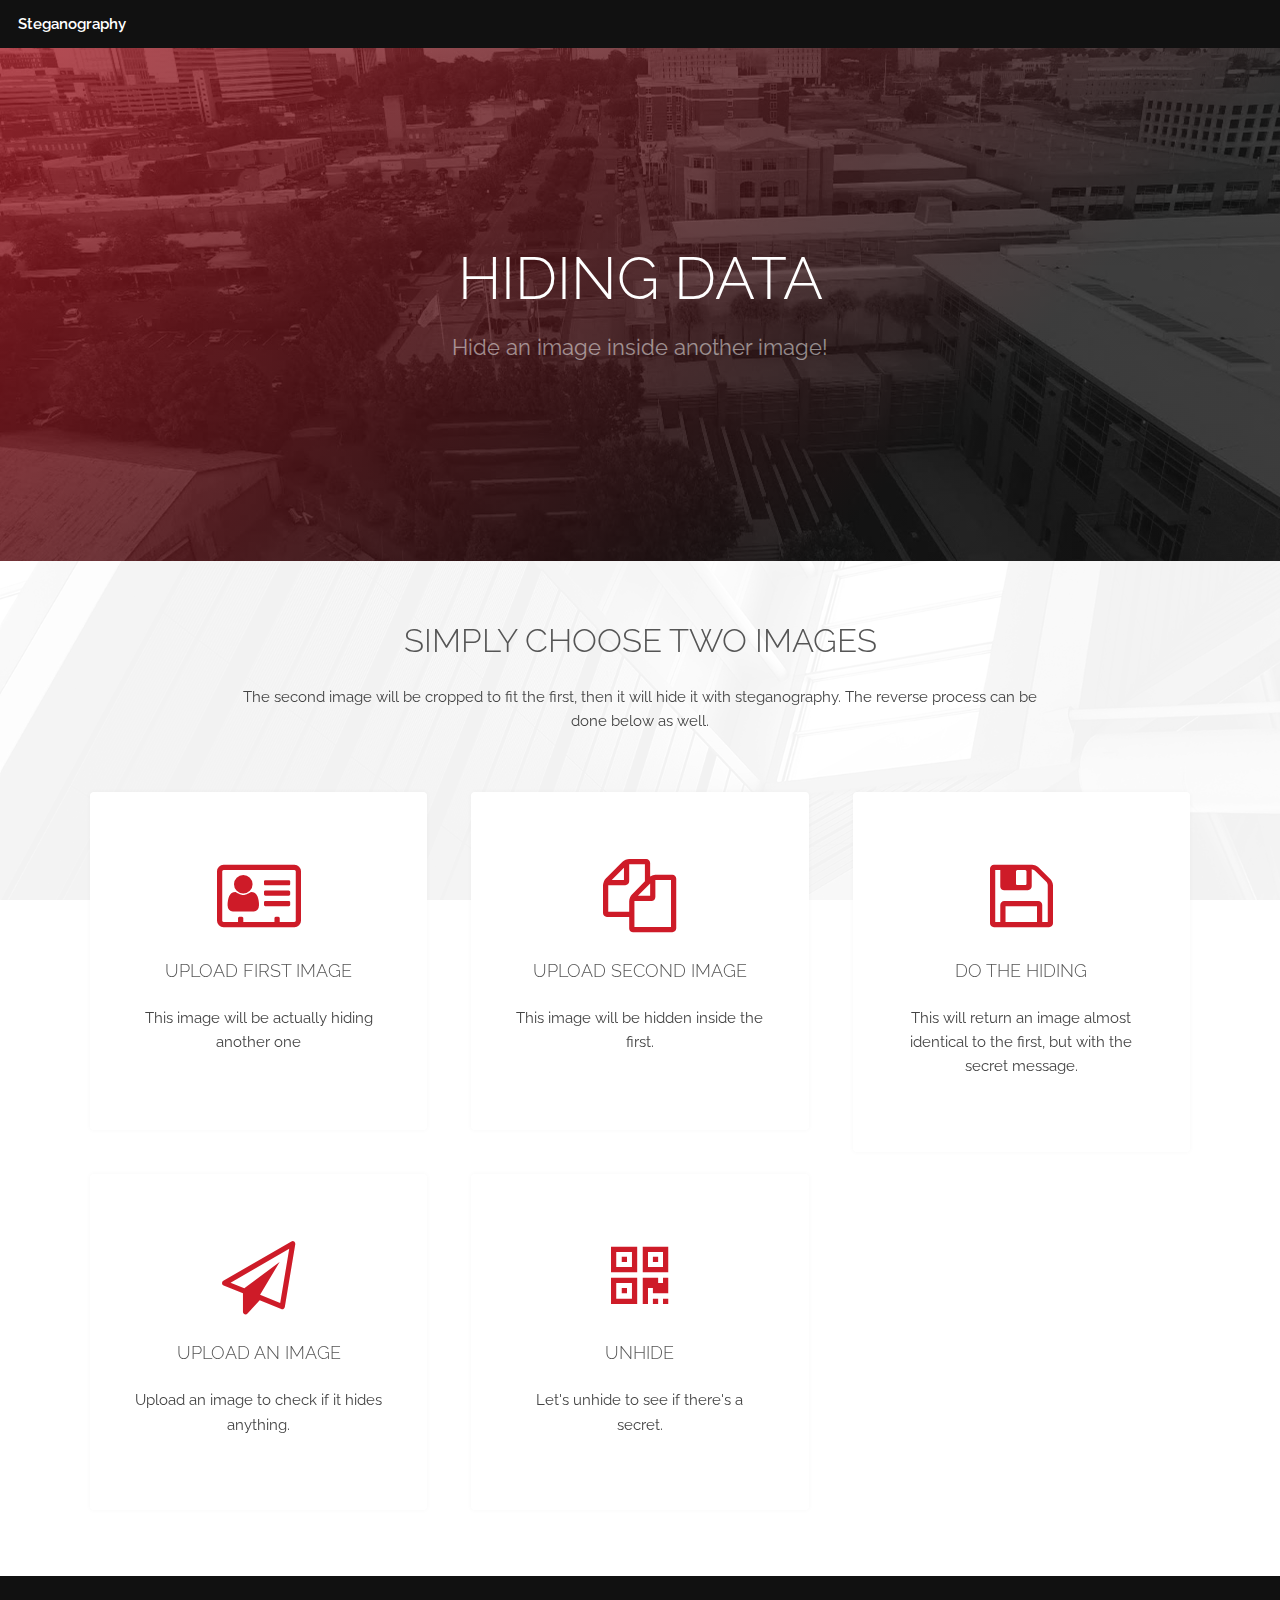
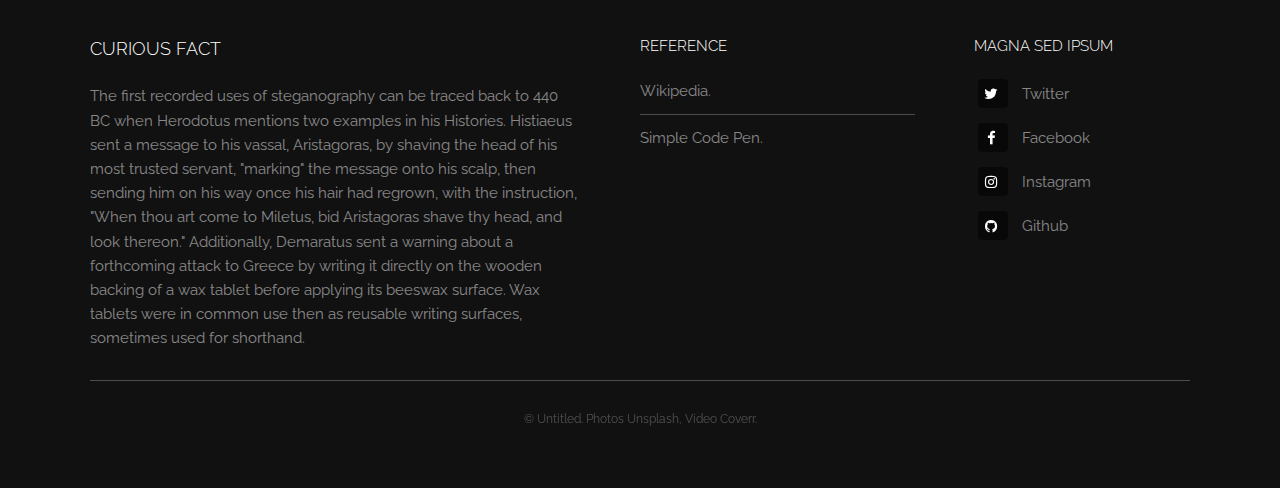
==== commit c5fb7f1c: "Updated references" ====
--- a/industrious/index.html
+++ b/industrious/index.html
@@ -102,25 +102,23 @@
 				<div class="inner">
 					<div class="content">
 						<section>
-							<h3>Accumsan montes viverra</h3>
-							<p>Nunc lacinia ante nunc ac lobortis. Interdum adipiscing gravida odio porttitor sem non mi integer non faucibus ornare mi ut ante amet placerat aliquet. Volutpat eu sed ante lacinia sapien lorem accumsan varius montes viverra nibh in adipiscing. Lorem ipsum dolor vestibulum ante ipsum primis in faucibus vestibulum. Blandit adipiscing eu felis iaculis volutpat ac adipiscing sed feugiat eu faucibus. Integer ac sed amet praesent. Nunc lacinia ante nunc ac gravida.</p>
+							<h3>Curious fact</h3>
+							<p>The first recorded uses of steganography can be traced back to 440 BC when Herodotus mentions two examples in his Histories. Histiaeus sent a message to his vassal, Aristagoras, by shaving the head of his most trusted servant, "marking" the message onto his scalp, then sending him on his way once his hair had regrown, with the instruction, "When thou art come to Miletus, bid Aristagoras shave thy head, and look thereon." Additionally, Demaratus sent a warning about a forthcoming attack to Greece by writing it directly on the wooden backing of a wax tablet before applying its beeswax surface. Wax tablets were in common use then as reusable writing surfaces, sometimes used for shorthand.</p>
 						</section>
 						<section>
-							<h4>Sem turpis amet semper</h4>
+							<h4>Reference</h4>
 							<ul class="alt">
-								<li><a href="#">Dolor pulvinar sed etiam.</a></li>
-								<li><a href="#">Etiam vel lorem sed amet.</a></li>
-								<li><a href="#">Felis enim feugiat viverra.</a></li>
-								<li><a href="#">Dolor pulvinar magna etiam.</a></li>
+								<li><a href="https://en.wikipedia.org/wiki/Steganography">Wikipedia.</a></li>
+								<li><a href="https://codepen.io/caleboleary/pen/NNYoLW">Simple Code Pen.</a></li>
 							</ul>
 						</section>
 						<section>
 							<h4>Magna sed ipsum</h4>
 							<ul class="plain">
-								<li><a href="#"><i class="icon fa-twitter">&nbsp;</i>Twitter</a></li>
+								<li><a href="https://en.wikipedia.org/wiki/Steganography"><i class="icon fa-twitter">&nbsp;</i>Twitter</a></li>
 								<li><a href="#"><i class="icon fa-facebook">&nbsp;</i>Facebook</a></li>
 								<li><a href="#"><i class="icon fa-instagram">&nbsp;</i>Instagram</a></li>
-								<li><a href="#"><i class="icon fa-github">&nbsp;</i>Github</a></li>
+								<li><a href="https://github.com/ATL64/Hide-data-with-steganography"><i class="icon fa-github">&nbsp;</i>Github</a></li>
 							</ul>
 						</section>
 					</div>
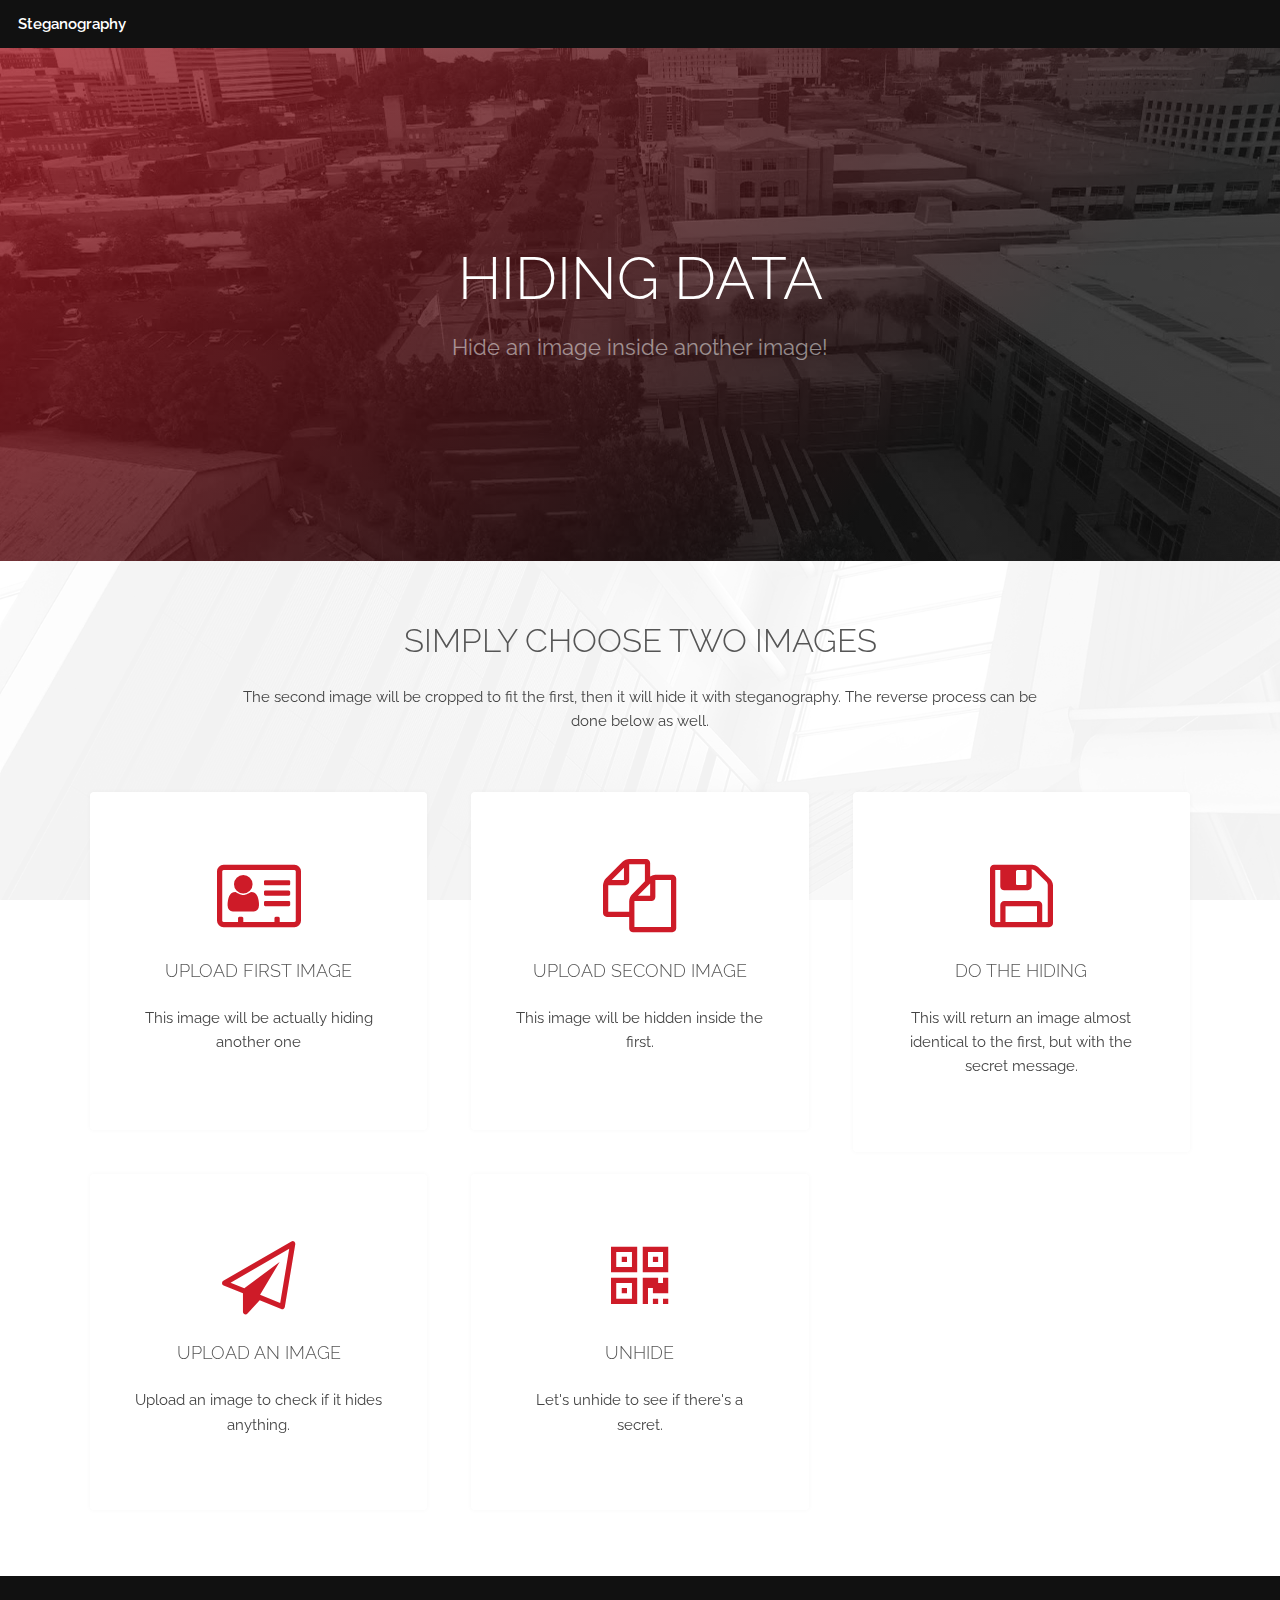
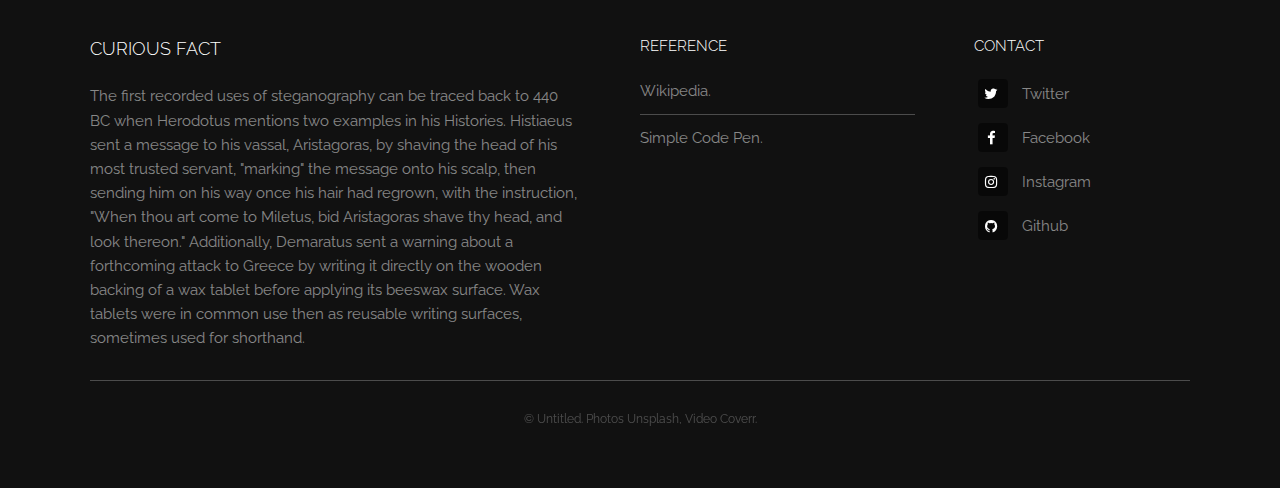
==== commit 9cfee23a: "Updated references" ====
--- a/industrious/index.html
+++ b/industrious/index.html
@@ -113,7 +113,7 @@
 							</ul>
 						</section>
 						<section>
-							<h4>Magna sed ipsum</h4>
+							<h4>Contact</h4>
 							<ul class="plain">
 								<li><a href="https://en.wikipedia.org/wiki/Steganography"><i class="icon fa-twitter">&nbsp;</i>Twitter</a></li>
 								<li><a href="#"><i class="icon fa-facebook">&nbsp;</i>Facebook</a></li>
